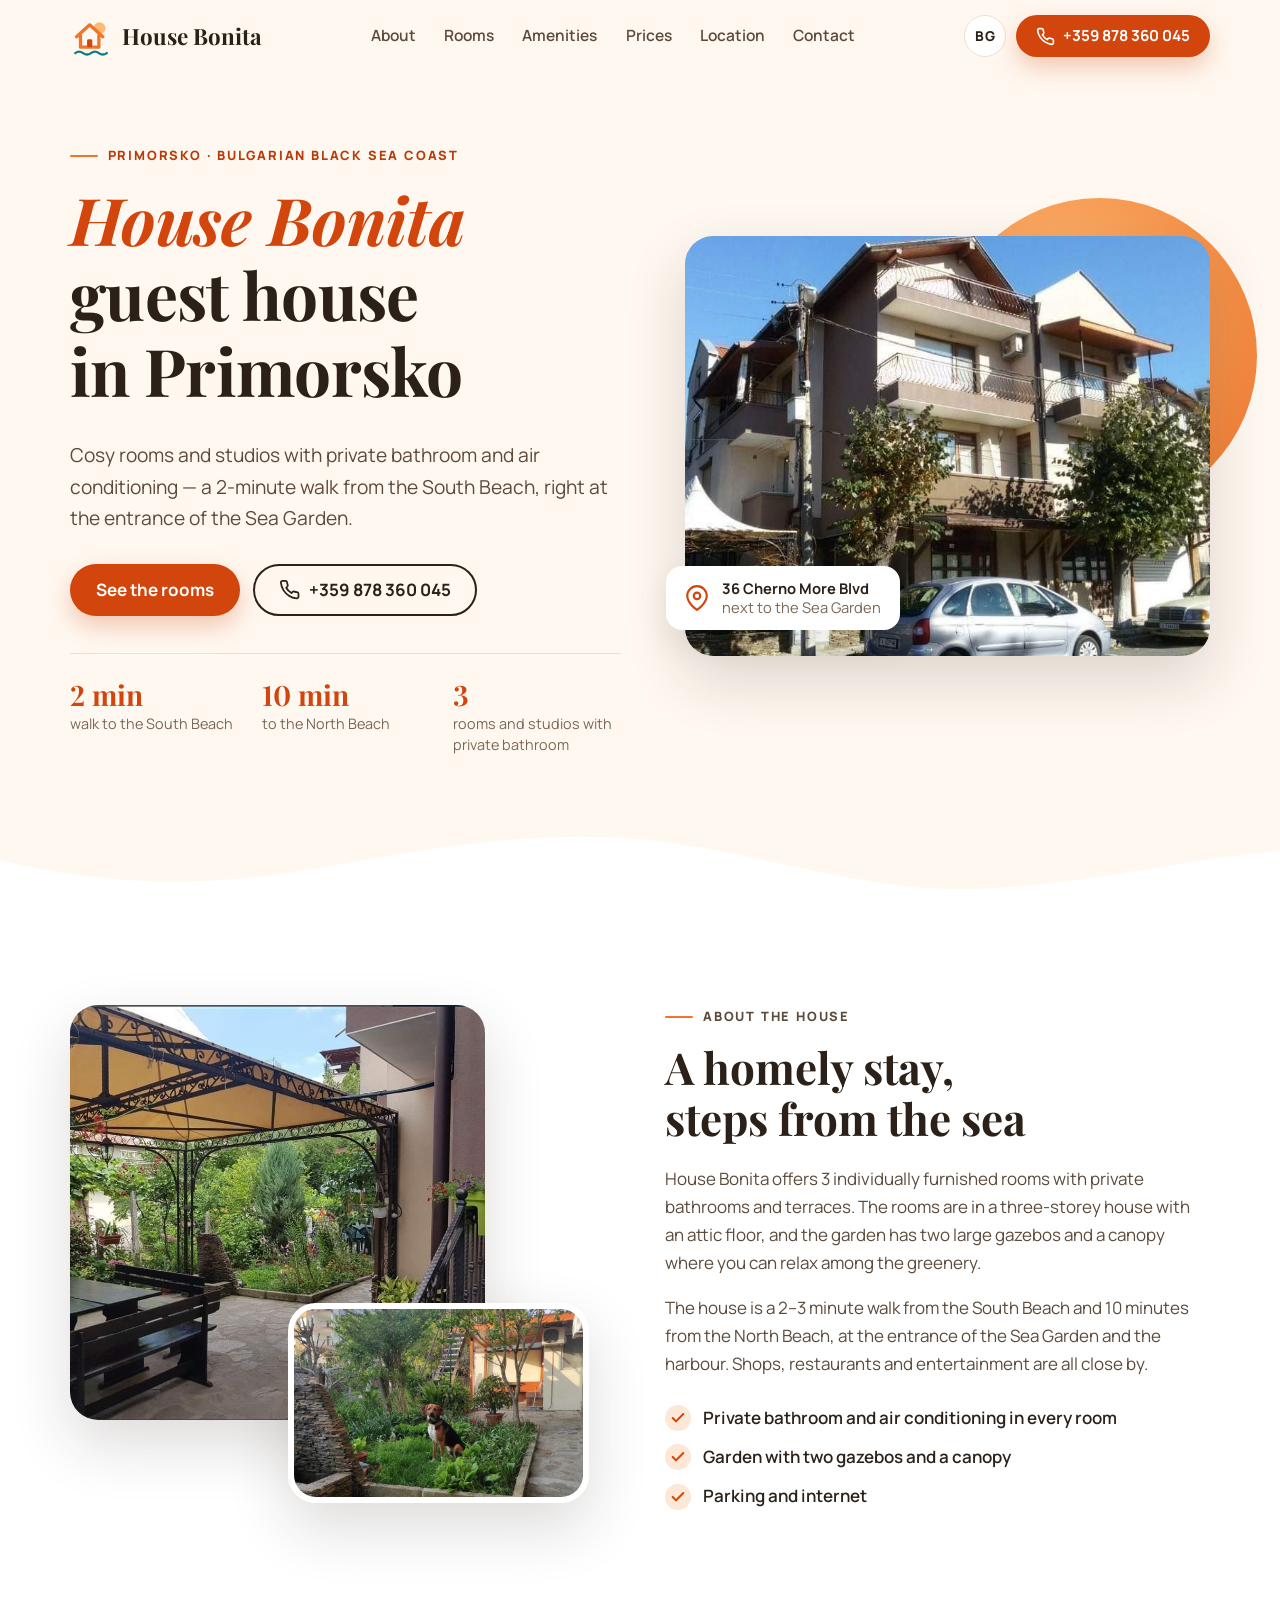
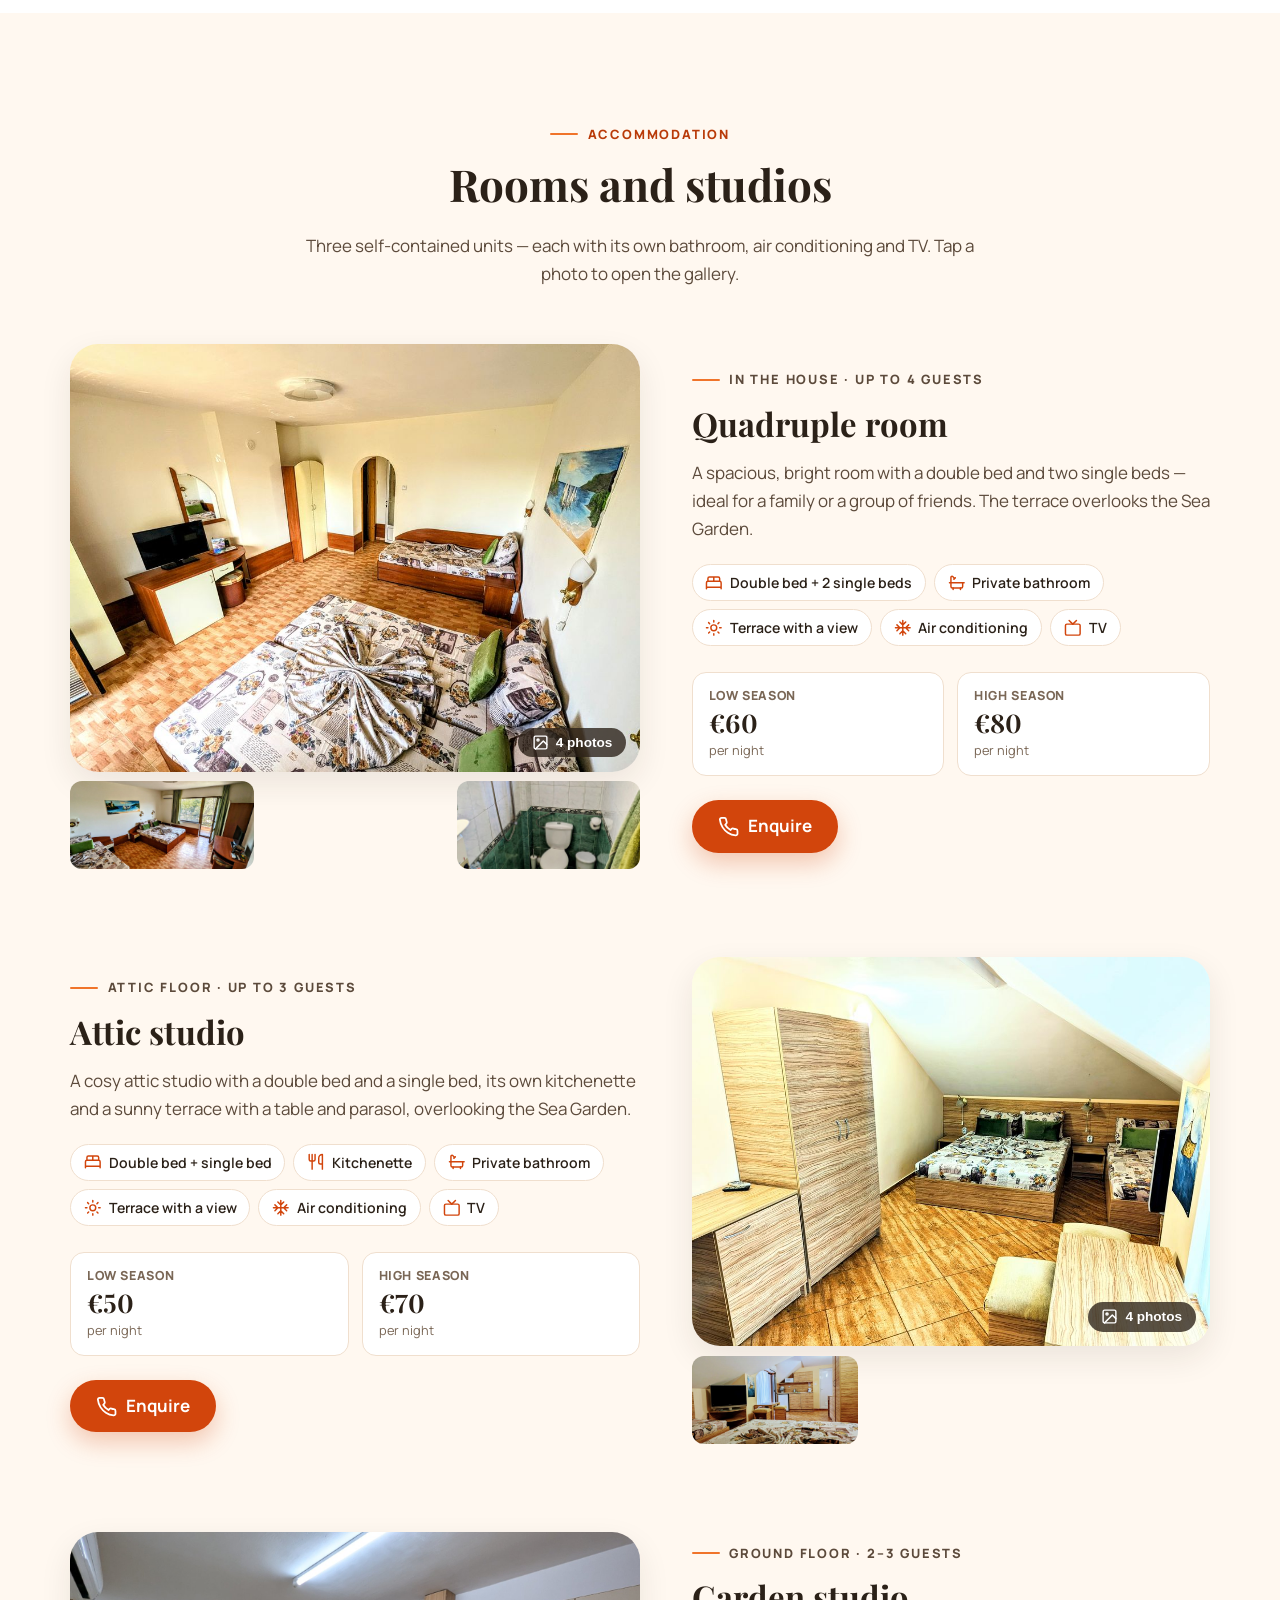
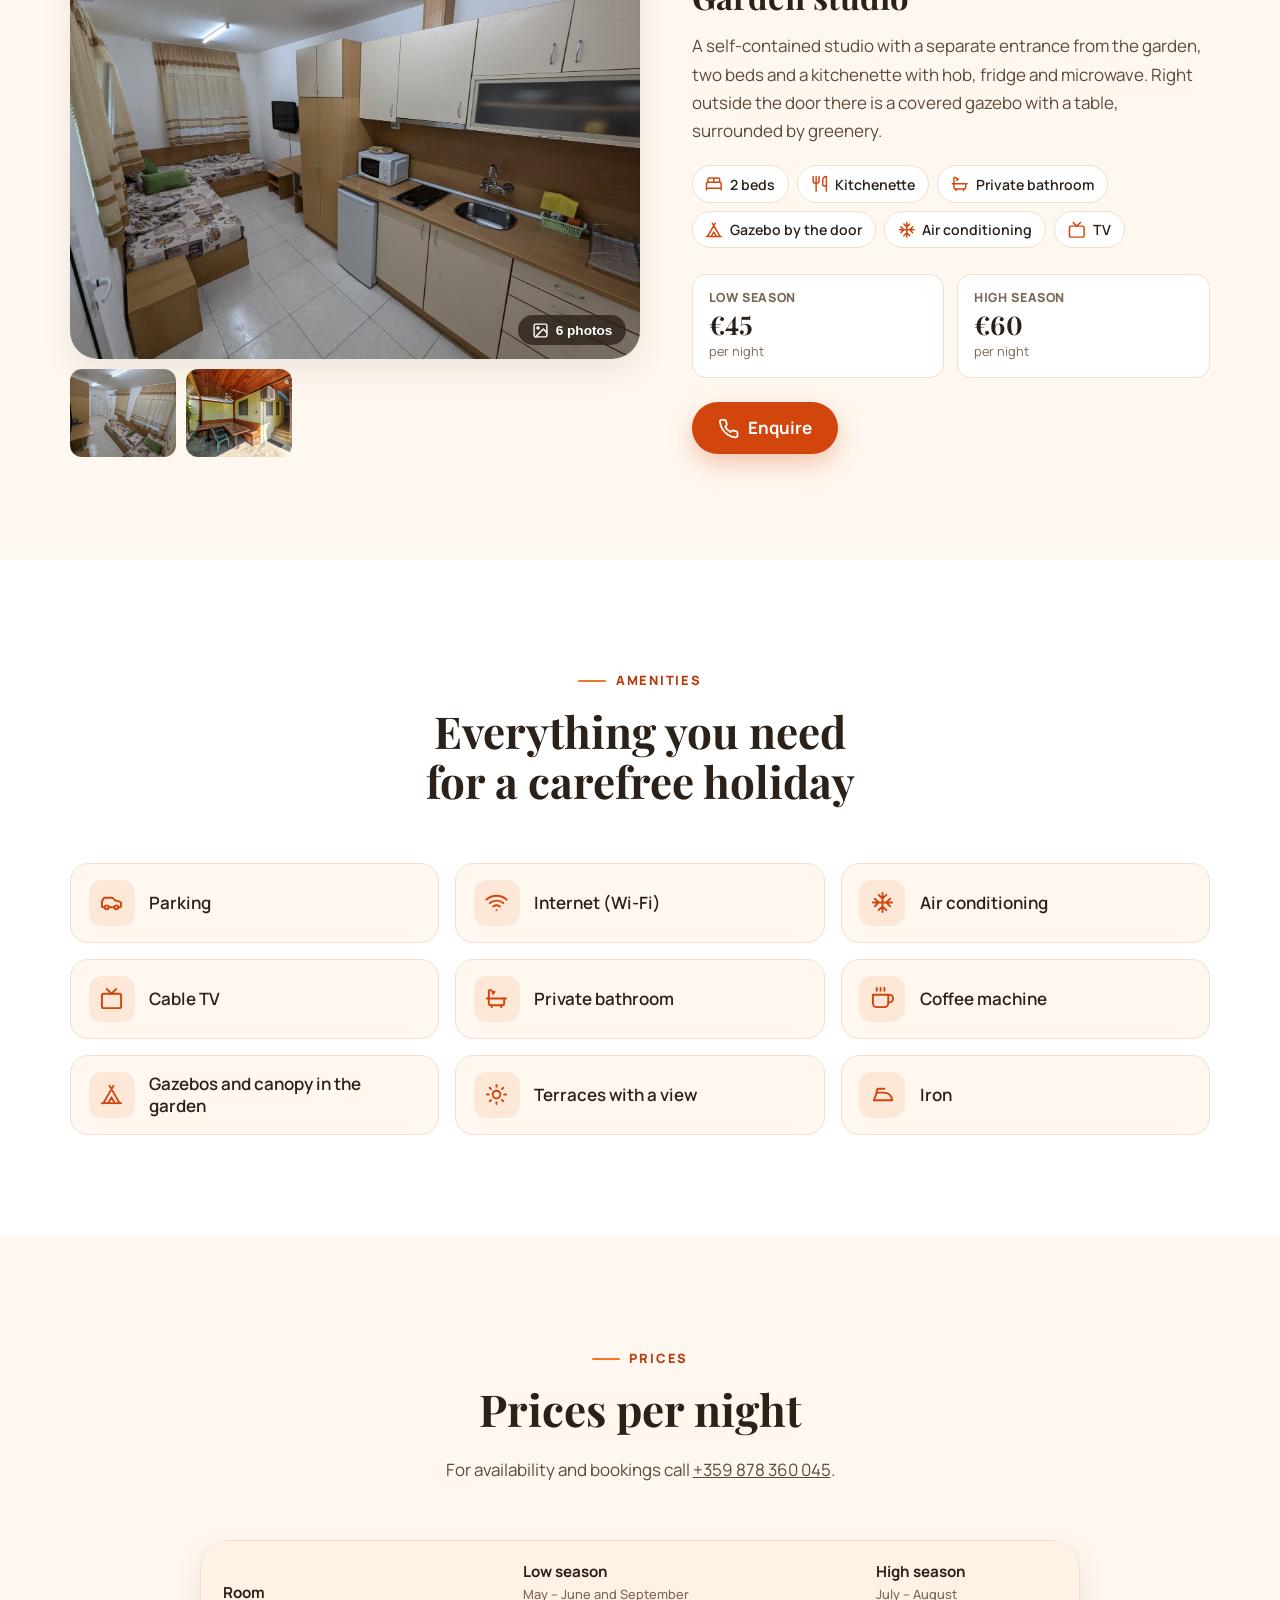
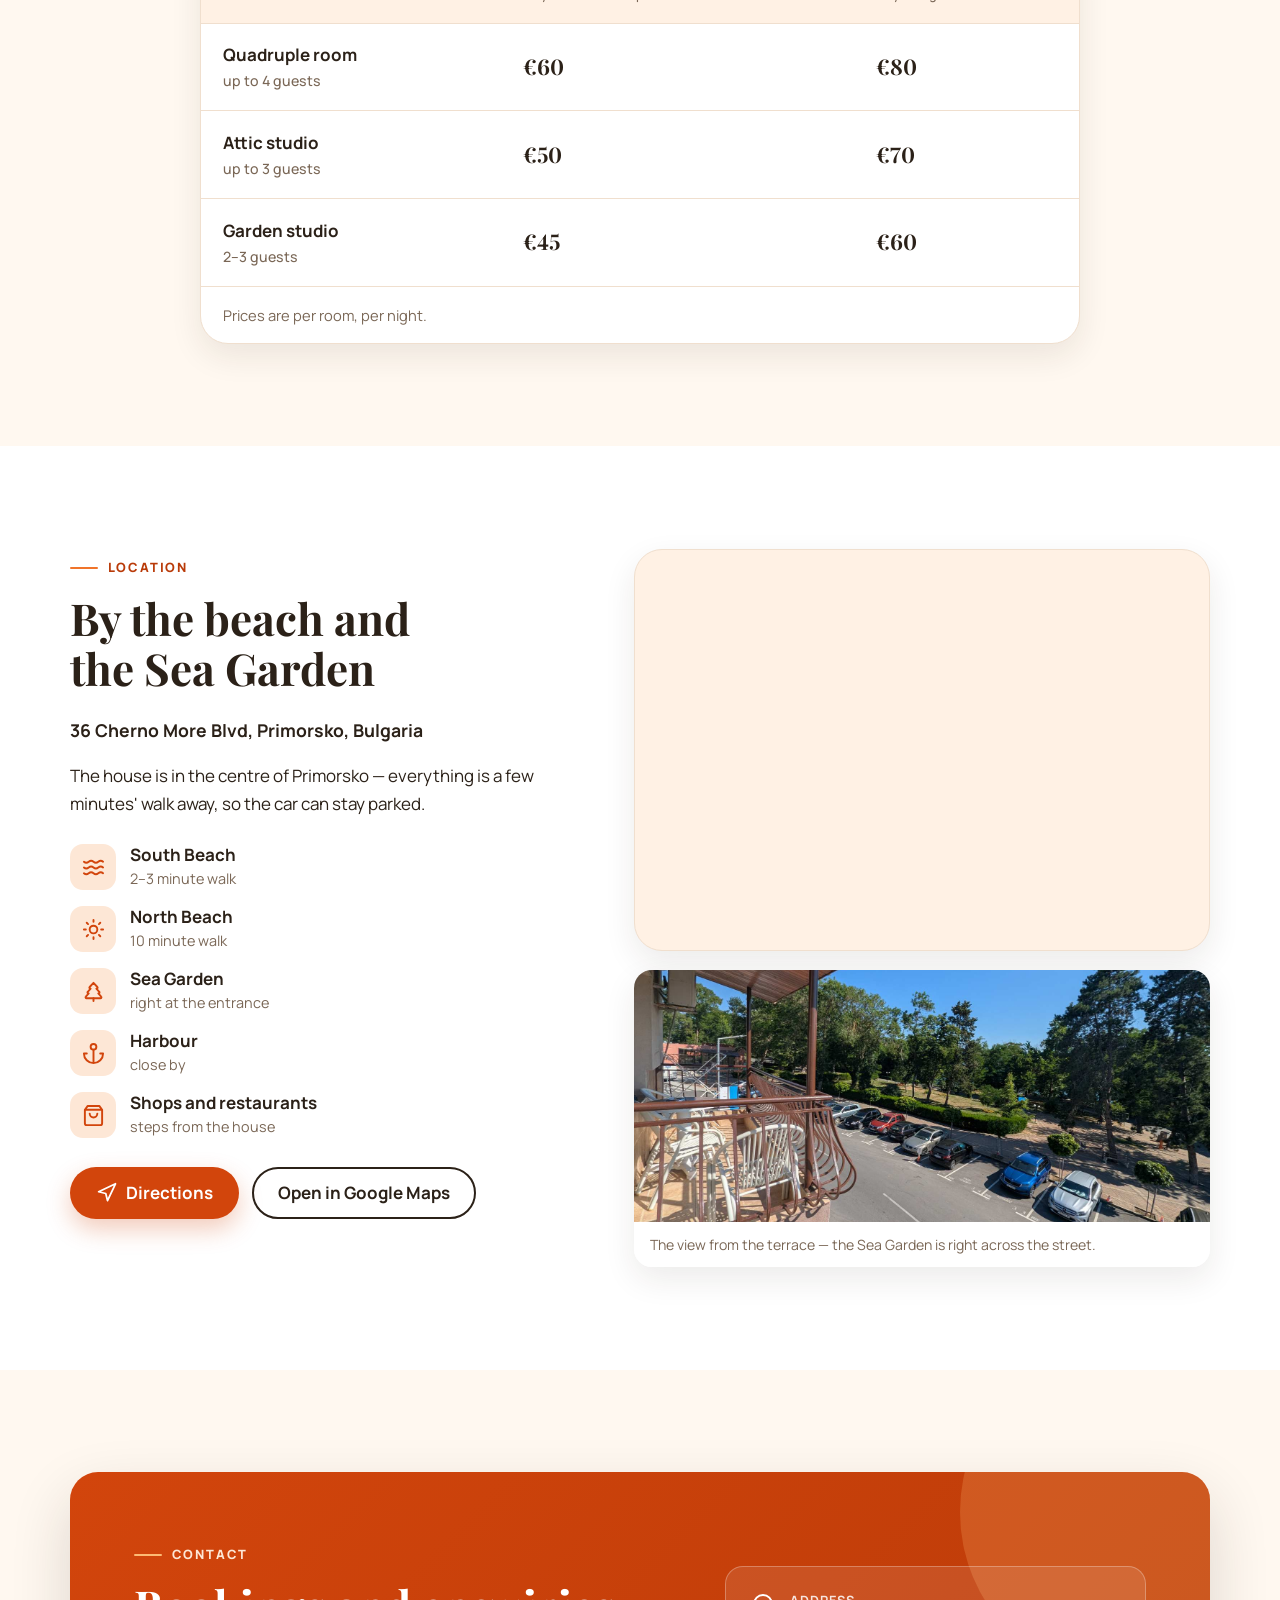
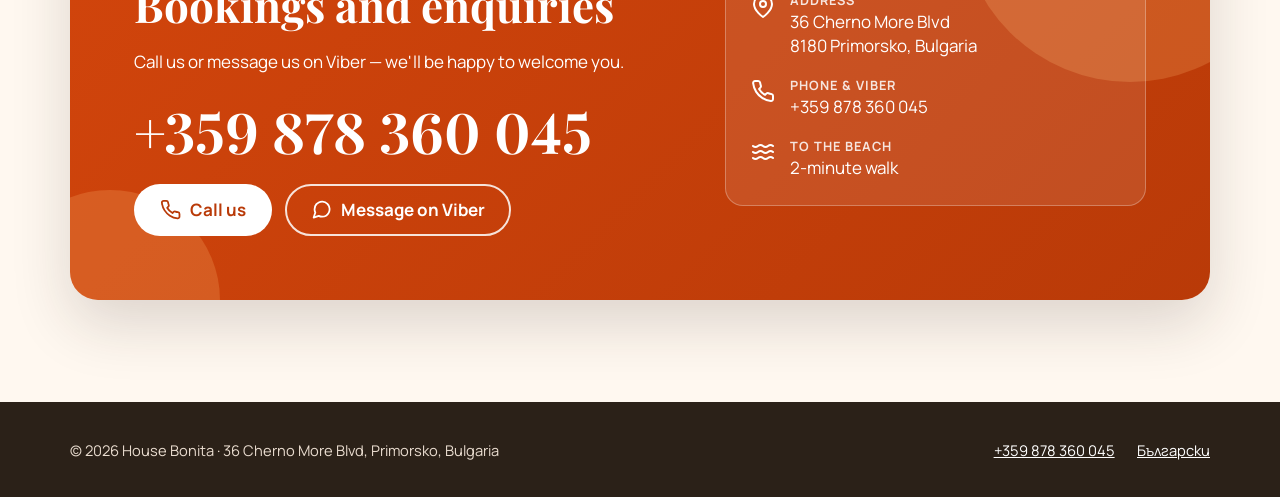
==== en/index.html @ 359b6e97 "Add landing page for house-bonita.com Static Bulgarian and English pages with shared CSS/JS, a price" ====
<!doctype html>
<html lang="en">
<head>
  <meta charset="utf-8">
  <meta name="viewport" content="width=device-width, initial-scale=1">

  <title>House Bonita – Guest House in Primorsko, 2 min from the Beach</title>
  <meta name="description" content="House Bonita guest house in Primorsko, Bulgaria – rooms and studios with private bathroom, air conditioning and terrace, 2 minutes from the beach. Parking, Wi-Fi.">
  <meta name="robots" content="index, follow, max-image-preview:large">
  <meta name="theme-color" content="#f0742a">

  <link rel="canonical" href="https://house-bonita.com/en/">
  <link rel="alternate" hreflang="bg" href="https://house-bonita.com/">
  <link rel="alternate" hreflang="en" href="https://house-bonita.com/en/">
  <link rel="alternate" hreflang="x-default" href="https://house-bonita.com/">

  <meta property="og:type" content="website">
  <meta property="og:site_name" content="House Bonita">
  <meta property="og:locale" content="en_US">
  <meta property="og:locale:alternate" content="bg_BG">
  <meta property="og:url" content="https://house-bonita.com/en/">
  <meta property="og:title" content="House Bonita – Guest House in Primorsko, Bulgaria">
  <meta property="og:description" content="Rooms and studios with private bathroom, air conditioning and terrace – 2 minutes from the South Beach, next to the Sea Garden in Primorsko.">
  <meta property="og:image" content="https://house-bonita.com/images/outside1.jpg">
  <meta property="og:image:width" content="1080">
  <meta property="og:image:height" content="616">
  <meta property="og:image:alt" content="House Bonita guest house in Primorsko">
  <meta name="twitter:card" content="summary_large_image">

  <meta name="geo.region" content="BG-02">
  <meta name="geo.placename" content="Primorsko">
  <meta name="geo.position" content="42.26552;27.75776">

  <link rel="icon" href="../images/favicon.svg" type="image/svg+xml">
  <link rel="preconnect" href="https://fonts.googleapis.com">
  <link rel="preconnect" href="https://fonts.gstatic.com" crossorigin>
  <link rel="stylesheet" href="https://fonts.googleapis.com/css2?family=Manrope:wght@400;500;600;700;800&amp;family=Playfair+Display:ital,wght@0,700;1,700&amp;display=swap">
  <link rel="preload" as="image" href="../images/outside1.jpg" fetchpriority="high">
  <link rel="stylesheet" href="../css/style.css">

  <script type="application/ld+json">
  {
    "@context": "https://schema.org",
    "@type": "LodgingBusiness",
    "@id": "https://house-bonita.com/#lodging",
    "name": "House Bonita",
    "alternateName": ["Дом Бонита", "Guest House Bonita"],
    "description": "Guest house in Primorsko, Bulgaria with 3 self-contained rooms and studios with private bathrooms, 2 minutes from the South Beach and at the entrance of the Sea Garden.",
    "url": "https://house-bonita.com/en/",
    "telephone": "+359878360045",
    "priceRange": "€€",
    "numberOfRooms": 3,
    "image": [
      "https://house-bonita.com/images/outside1.jpg",
      "https://house-bonita.com/images/rooms/room-4-bed/roombig-main.jpg",
      "https://house-bonita.com/images/rooms/studio-inhouse/studio-1.jpg",
      "https://house-bonita.com/images/rooms/studio-ground/studiodvor-main.jpg"
    ],
    "logo": "https://house-bonita.com/images/logo.svg",
    "address": {
      "@type": "PostalAddress",
      "streetAddress": "36 Cherno More Blvd",
      "addressLocality": "Primorsko",
      "addressRegion": "Burgas",
      "postalCode": "8180",
      "addressCountry": "BG"
    },
    "geo": {
      "@type": "GeoCoordinates",
      "latitude": 42.26552,
      "longitude": 27.75776
    },
    "hasMap": "https://www.google.com/maps/search/?api=1&query=bul.+Cherno+More+36%2C+8180+Primorsko%2C+Bulgaria",
    "availableLanguage": ["bg", "en"],
    "amenityFeature": [
      { "@type": "LocationFeatureSpecification", "name": "Parking", "value": true },
      { "@type": "LocationFeatureSpecification", "name": "Wi-Fi", "value": true },
      { "@type": "LocationFeatureSpecification", "name": "Air conditioning", "value": true },
      { "@type": "LocationFeatureSpecification", "name": "Cable TV", "value": true },
      { "@type": "LocationFeatureSpecification", "name": "Private bathroom", "value": true },
      { "@type": "LocationFeatureSpecification", "name": "Terrace", "value": true },
      { "@type": "LocationFeatureSpecification", "name": "Coffee machine", "value": true },
      { "@type": "LocationFeatureSpecification", "name": "Garden with gazebos", "value": true }
    ]
  }
  </script>
</head>
<body>
  <a class="skip-link" href="#main">Skip to content</a>

  <!-- Icon sprite -->
  <svg xmlns="http://www.w3.org/2000/svg" style="display:none" aria-hidden="true">
    <symbol id="i-phone" viewBox="0 0 24 24"><path d="M22 16.92v3a2 2 0 0 1-2.18 2 19.79 19.79 0 0 1-8.63-3.07 19.5 19.5 0 0 1-6-6 19.79 19.79 0 0 1-3.07-8.67A2 2 0 0 1 4.11 2h3a2 2 0 0 1 2 1.72c.127.96.361 1.903.7 2.81a2 2 0 0 1-.45 2.11L8.09 9.91a16 16 0 0 0 6 6l1.27-1.27a2 2 0 0 1 2.11-.45c.907.339 1.85.573 2.81.7A2 2 0 0 1 22 16.92z"/></symbol>
    <symbol id="i-pin" viewBox="0 0 24 24"><path d="M21 10c0 7-9 13-9 13s-9-6-9-13a9 9 0 0 1 18 0z"/><circle cx="12" cy="10" r="3"/></symbol>
    <symbol id="i-wifi" viewBox="0 0 24 24"><path d="M5 12.55a11 11 0 0 1 14.08 0"/><path d="M1.42 9a16 16 0 0 1 21.16 0"/><path d="M8.53 16.11a6 6 0 0 1 6.95 0"/><path d="M12 20h.01"/></symbol>
    <symbol id="i-tv" viewBox="0 0 24 24"><rect x="2" y="7" width="20" height="15" rx="2"/><path d="m17 2-5 5-5-5"/></symbol>
    <symbol id="i-coffee" viewBox="0 0 24 24"><path d="M18 8h1a4 4 0 0 1 0 8h-1"/><path d="M2 8h16v9a4 4 0 0 1-4 4H6a4 4 0 0 1-4-4V8z"/><path d="M6 1v3M10 1v3M14 1v3"/></symbol>
    <symbol id="i-car" viewBox="0 0 24 24"><path d="M19 17h2c.6 0 1-.4 1-1v-3c0-.9-.7-1.7-1.5-1.9C18.7 10.6 16 10 16 10s-1.3-1.4-2.2-2.3c-.5-.4-1.1-.7-1.8-.7H5c-.6 0-1.1.4-1.4.9l-1.4 2.9A3.7 3.7 0 0 0 2 12v4c0 .6.4 1 1 1h2"/><circle cx="7" cy="17" r="2"/><path d="M9 17h6"/><circle cx="17" cy="17" r="2"/></symbol>
    <symbol id="i-snow" viewBox="0 0 24 24"><path d="M2 12h20M12 2v20M20 16l-4-4 4-4M4 8l4 4-4 4M16 4l-4 4-4-4M8 20l4-4 4 4"/></symbol>
    <symbol id="i-sun" viewBox="0 0 24 24"><circle cx="12" cy="12" r="4"/><path d="M12 2v2M12 20v2M4.93 4.93l1.41 1.41M17.66 17.66l1.41 1.41M2 12h2M20 12h2M6.34 17.66l-1.41 1.41M19.07 4.93l-1.41 1.41"/></symbol>
    <symbol id="i-bath" viewBox="0 0 24 24"><path d="M9 6 6.5 3.5a1.5 1.5 0 0 0-1-.5C4.68 3 4 3.68 4 4.5V17a2 2 0 0 0 2 2h12a2 2 0 0 0 2-2v-5"/><path d="M2 12h20M7 19v2M17 19v2M10 5 8 7"/></symbol>
    <symbol id="i-users" viewBox="0 0 24 24"><path d="M17 21v-2a4 4 0 0 0-4-4H5a4 4 0 0 0-4 4v2"/><circle cx="9" cy="7" r="4"/><path d="M23 21v-2a4 4 0 0 0-3-3.87M16 3.13a4 4 0 0 1 0 7.75"/></symbol>
    <symbol id="i-tent" viewBox="0 0 24 24"><path d="M3.5 21 14 3M20.5 21 10 3M15.5 21 12 15l-3.5 6M2 21h20"/></symbol>
    <symbol id="i-iron" viewBox="0 0 24 24"><path d="M3 18h19c0-5-4-8-9-8H6l-3 8z"/><path d="M6 10V8a2 2 0 0 1 2-2h6"/></symbol>
    <symbol id="i-utensils" viewBox="0 0 24 24"><path d="M3 2v7c0 1.1.9 2 2 2h4a2 2 0 0 0 2-2V2M7 2v20M21 15V2a5 5 0 0 0-5 5v6c0 1.1.9 2 2 2h3zm0 0v7"/></symbol>
    <symbol id="i-bed" viewBox="0 0 24 24"><path d="M2 20v-8a2 2 0 0 1 2-2h16a2 2 0 0 1 2 2v8M4 10V6a2 2 0 0 1 2-2h12a2 2 0 0 1 2 2v4M12 4v6M2 18h20"/></symbol>
    <symbol id="i-image" viewBox="0 0 24 24"><rect x="3" y="3" width="18" height="18" rx="2"/><circle cx="8.5" cy="8.5" r="1.5"/><path d="m21 15-5-5L5 21"/></symbol>
    <symbol id="i-left" viewBox="0 0 24 24"><path d="m15 18-6-6 6-6"/></symbol>
    <symbol id="i-right" viewBox="0 0 24 24"><path d="m9 18 6-6-6-6"/></symbol>
    <symbol id="i-close" viewBox="0 0 24 24"><path d="M18 6 6 18M6 6l12 12"/></symbol>
    <symbol id="i-menu" viewBox="0 0 24 24"><path d="M3 12h18M3 6h18M3 18h18"/></symbol>
    <symbol id="i-waves" viewBox="0 0 24 24"><path d="M2 6c.6.5 1.2 1 2.5 1C7 7 7 5 9.5 5c2.6 0 2.4 2 5 2 2.5 0 2.5-2 5-2 1.3 0 1.9.5 2.5 1M2 12c.6.5 1.2 1 2.5 1 2.5 0 2.5-2 5-2 2.6 0 2.4 2 5 2 2.5 0 2.5-2 5-2 1.3 0 1.9.5 2.5 1M2 18c.6.5 1.2 1 2.5 1 2.5 0 2.5-2 5-2 2.6 0 2.4 2 5 2 2.5 0 2.5-2 5-2 1.3 0 1.9.5 2.5 1"/></symbol>
    <symbol id="i-tree" viewBox="0 0 24 24"><path d="m17 14 3 3.3a1 1 0 0 1-.7 1.7H4.7a1 1 0 0 1-.7-1.7L7 14h-.3a1 1 0 0 1-.7-1.7L9 9h-.2A1 1 0 0 1 8 7.3L12 3l4 4.3a1 1 0 0 1-.8 1.7H15l3 3.3a1 1 0 0 1-.7 1.7H17z"/><path d="M12 22v-3"/></symbol>
    <symbol id="i-anchor" viewBox="0 0 24 24"><circle cx="12" cy="5" r="3"/><path d="M12 22V8M5 12H2a10 10 0 0 0 20 0h-3"/></symbol>
    <symbol id="i-bag" viewBox="0 0 24 24"><path d="M6 2 3 6v14a2 2 0 0 0 2 2h14a2 2 0 0 0 2-2V6l-3-4zM3 6h18M16 10a4 4 0 0 1-8 0"/></symbol>
    <symbol id="i-chat" viewBox="0 0 24 24"><path d="M21 11.5a8.38 8.38 0 0 1-.9 3.8 8.5 8.5 0 0 1-7.6 4.7 8.38 8.38 0 0 1-3.8-.9L3 21l1.9-5.7a8.38 8.38 0 0 1-.9-3.8 8.5 8.5 0 0 1 4.7-7.6 8.38 8.38 0 0 1 3.8-.9h.5a8.48 8.48 0 0 1 8 8v.5z"/></symbol>
    <symbol id="i-nav" viewBox="0 0 24 24"><path d="m3 11 19-9-9 19-2-8-8-2z"/></symbol>
    <symbol id="i-check" viewBox="0 0 24 24"><path d="M20 6 9 17l-5-5"/></symbol>
  </svg>

  <header class="header" id="top">
    <div class="container header__inner">
      <a class="brand" href="#top">
        <img src="../images/logo.svg" width="42" height="42" alt="">
        <span>House Bonita</span>
      </a>

      <nav class="nav" id="nav" aria-label="Main navigation">
        <a href="#about">About</a>
        <a href="#rooms">Rooms</a>
        <a href="#amenities">Amenities</a>
        <a href="#prices">Prices</a>
        <a href="#location">Location</a>
        <a href="#contact">Contact</a>
      </nav>

      <div class="header__actions">
        <a class="lang" href="../" hreflang="bg" lang="bg" data-lang-link aria-label="Българска версия">BG</a>
        <a class="btn btn--primary btn--sm header__call" href="tel:+359878360045" aria-label="Call +359 878 360 045">
          <svg class="icon" aria-hidden="true"><use href="#i-phone"/></svg>
          <span>+359 878 360 045</span>
        </a>
        <button class="nav-toggle" type="button" aria-controls="nav" aria-expanded="false" aria-label="Menu">
          <svg class="icon" aria-hidden="true"><use href="#i-menu"/></svg>
        </button>
      </div>
    </div>
  </header>

  <main id="main">

    <!-- Hero -->
    <section class="hero">
      <div class="container hero__inner">
        <div class="hero__text">
          <p class="eyebrow">Primorsko · Bulgarian Black Sea coast</p>
          <h1><em>House Bonita</em> guest house in Primorsko</h1>
          <p class="hero__lead">Cosy rooms and studios with private bathroom and air conditioning — a 2-minute walk from the South Beach, right at the entrance of the Sea Garden.</p>

          <div class="hero__actions">
            <a class="btn btn--primary" href="#rooms">See the rooms</a>
            <a class="btn btn--ghost" href="tel:+359878360045">
              <svg class="icon" aria-hidden="true"><use href="#i-phone"/></svg>
              +359 878 360 045
            </a>
          </div>

          <ul class="hero__facts">
            <li><strong>2 min</strong><span>walk to the South Beach</span></li>
            <li><strong>10 min</strong><span>to the North Beach</span></li>
            <li><strong>3</strong><span>rooms and studios with private bathroom</span></li>
          </ul>
        </div>

        <div class="hero__media">
          <div class="hero__frame">
            <img src="../images/outside1.jpg" width="1080" height="616" alt="House Bonita guest house in Primorsko – view from the street" fetchpriority="high">
          </div>
          <div class="hero__badge">
            <svg class="icon" aria-hidden="true"><use href="#i-pin"/></svg>
            <div><strong>36 Cherno More Blvd</strong><span>next to the Sea Garden</span></div>
          </div>
        </div>
      </div>

      <svg class="hero__wave" viewBox="0 0 1440 80" preserveAspectRatio="none" aria-hidden="true">
        <path fill="#fff" d="M0 42c120 28 240 28 360 8s240-40 360-30 240 52 360 52 240-30 360-40v48H0z"/>
      </svg>
    </section>

    <!-- About -->
    <section class="section section--white" id="about">
      <div class="container about">
        <div class="about__media">
          <figure class="about__photo about__photo--main">
            <img src="../images/outside3.jpg" width="1043" height="784" alt="Gazebo with a canopy in the garden of House Bonita" loading="lazy" decoding="async">
          </figure>
          <figure class="about__photo about__photo--small">
            <img src="../images/outside2.jpg" width="1080" height="620" alt="The garden of House Bonita" loading="lazy" decoding="async">
          </figure>
        </div>

        <div class="about__text">
          <p class="eyebrow">About the house</p>
          <h2>A homely stay, steps from the sea</h2>
          <p>House Bonita offers 3 individually furnished rooms with private bathrooms and terraces. The rooms are in a three-storey house with an attic floor, and the garden has two large gazebos and a canopy where you can relax among the greenery.</p>
          <p>The house is a 2–3 minute walk from the South Beach and 10 minutes from the North Beach, at the entrance of the Sea Garden and the harbour. Shops, restaurants and entertainment are all close by.</p>
          <ul class="checks">
            <li><svg class="icon" aria-hidden="true"><use href="#i-check"/></svg>Private bathroom and air conditioning in every room</li>
            <li><svg class="icon" aria-hidden="true"><use href="#i-check"/></svg>Garden with two gazebos and a canopy</li>
            <li><svg class="icon" aria-hidden="true"><use href="#i-check"/></svg>Parking and internet</li>
          </ul>
        </div>
      </div>
    </section>

    <!-- Rooms -->
    <section class="section" id="rooms">
      <div class="container">
        <header class="section__head">
          <p class="eyebrow">Accommodation</p>
          <h2>Rooms and studios</h2>
          <p class="section__lead">Three self-contained units — each with its own bathroom, air conditioning and TV. Tap a photo to open the gallery.</p>
        </header>

        <div class="rooms">

          <article class="room" id="room-4-bed">
            <div class="room__media">
              <button class="room__photo" type="button" data-gallery="room-4-bed" aria-label="Open the Quadruple room gallery">
                <img src="../images/rooms/room-4-bed/roombig-main.jpg" width="1000" height="753" alt="Quadruple room at House Bonita – double bed and single bed" loading="lazy" decoding="async">
                <span class="room__count"><svg class="icon" aria-hidden="true"><use href="#i-image"/></svg>4 photos</span>
              </button>
              <div class="room__thumbs">
                <button type="button" data-gallery="room-4-bed"><img src="../images/rooms/room-4-bed/roombig-2.jpg" width="1000" height="753" alt="Quadruple room – beds and door to the terrace" loading="lazy" decoding="async"></button>
                <button type="button" data-gallery="room-4-bed"><img src="../images/rooms/room-4-bed/roombig.jpg" width="1000" height="753" alt="View from the quadruple room terrace over the Sea Garden" loading="lazy" decoding="async"></button>
                <button type="button" data-gallery="room-4-bed"><img src="../images/rooms/room-4-bed/roombig-bath.jpg" width="752" height="999" alt="Bathroom of the quadruple room" loading="lazy" decoding="async"></button>
              </div>
            </div>
            <div class="room__body">
              <p class="eyebrow">In the house · up to 4 guests</p>
              <h3>Quadruple room</h3>
              <p>A spacious, bright room with a double bed and two single beds — ideal for a family or a group of friends. The terrace overlooks the Sea Garden.</p>
              <ul class="chips">
                <li><svg class="icon" aria-hidden="true"><use href="#i-bed"/></svg>Double bed + 2 single beds</li>
                <li><svg class="icon" aria-hidden="true"><use href="#i-bath"/></svg>Private bathroom</li>
                <li><svg class="icon" aria-hidden="true"><use href="#i-sun"/></svg>Terrace with a view</li>
                <li><svg class="icon" aria-hidden="true"><use href="#i-snow"/></svg>Air conditioning</li>
                <li><svg class="icon" aria-hidden="true"><use href="#i-tv"/></svg>TV</li>
              </ul>
              <div class="room__prices" data-room-prices="room-4-bed"></div>
              <a class="btn btn--primary" href="tel:+359878360045">
                <svg class="icon" aria-hidden="true"><use href="#i-phone"/></svg>
                Enquire
              </a>
            </div>
          </article>

          <article class="room" id="studio-inhouse">
            <div class="room__media">
              <button class="room__photo" type="button" data-gallery="studio-inhouse" aria-label="Open the Attic studio gallery">
                <img src="../images/rooms/studio-inhouse/studio-1.jpg" width="1000" height="753" alt="Attic studio at House Bonita – double bed and single bed" loading="lazy" decoding="async">
                <span class="room__count"><svg class="icon" aria-hidden="true"><use href="#i-image"/></svg>4 photos</span>
              </button>
              <div class="room__thumbs">
                <button type="button" data-gallery="studio-inhouse"><img src="../images/rooms/studio-inhouse/studio-3.jpg" width="1000" height="753" alt="Attic studio – kitchenette and TV" loading="lazy" decoding="async"></button>
                <button type="button" data-gallery="studio-inhouse"><img src="../images/rooms/studio-inhouse/studio-4.jpg" width="1000" height="753" alt="Attic studio terrace with a table and parasol" loading="lazy" decoding="async"></button>
                <button type="button" data-gallery="studio-inhouse"><img src="../images/rooms/studio-inhouse/studio-2.jpg" width="752" height="999" alt="Bathroom of the attic studio" loading="lazy" decoding="async"></button>
              </div>
            </div>
            <div class="room__body">
              <p class="eyebrow">Attic floor · up to 3 guests</p>
              <h3>Attic studio</h3>
              <p>A cosy attic studio with a double bed and a single bed, its own kitchenette and a sunny terrace with a table and parasol, overlooking the Sea Garden.</p>
              <ul class="chips">
                <li><svg class="icon" aria-hidden="true"><use href="#i-bed"/></svg>Double bed + single bed</li>
                <li><svg class="icon" aria-hidden="true"><use href="#i-utensils"/></svg>Kitchenette</li>
                <li><svg class="icon" aria-hidden="true"><use href="#i-bath"/></svg>Private bathroom</li>
                <li><svg class="icon" aria-hidden="true"><use href="#i-sun"/></svg>Terrace with a view</li>
                <li><svg class="icon" aria-hidden="true"><use href="#i-snow"/></svg>Air conditioning</li>
                <li><svg class="icon" aria-hidden="true"><use href="#i-tv"/></svg>TV</li>
              </ul>
              <div class="room__prices" data-room-prices="studio-inhouse"></div>
              <a class="btn btn--primary" href="tel:+359878360045">
                <svg class="icon" aria-hidden="true"><use href="#i-phone"/></svg>
                Enquire
              </a>
            </div>
          </article>

          <article class="room" id="studio-ground">
            <div class="room__media">
              <button class="room__photo" type="button" data-gallery="studio-ground" aria-label="Open the Garden studio gallery">
                <img src="../images/rooms/studio-ground/studiodvor-main.jpg" width="1600" height="1205" alt="Garden studio at House Bonita – kitchenette and beds" loading="lazy" decoding="async">
                <span class="room__count"><svg class="icon" aria-hidden="true"><use href="#i-image"/></svg>6 photos</span>
              </button>
              <div class="room__thumbs">
                <button type="button" data-gallery="studio-ground"><img src="../images/rooms/studio-ground/studiodvor-4.jpg" width="1600" height="1205" alt="Garden studio – two beds, TV and air conditioning" loading="lazy" decoding="async"></button>
                <button type="button" data-gallery="studio-ground"><img src="../images/rooms/studio-ground/studiodvor-3.jpg" width="1600" height="1200" alt="Entrance of the garden studio with a covered gazebo" loading="lazy" decoding="async"></button>
                <button type="button" data-gallery="studio-ground"><img src="../images/rooms/studio-ground/studiodvor-2.jpg" width="1600" height="1200" alt="Gazebo with a table in front of the garden studio" loading="lazy" decoding="async"></button>
                <button type="button" data-gallery="studio-ground"><img src="../images/rooms/studio-ground/studiodvor-bath.jpg" width="1600" height="1205" alt="Bathroom of the garden studio" loading="lazy" decoding="async"></button>
                <button type="button" data-gallery="studio-ground"><img src="../images/rooms/studio-ground/studiodvor-1.jpg" width="1600" height="1205" alt="Bathroom of the garden studio – shower and washbasin" loading="lazy" decoding="async"></button>
              </div>
            </div>
            <div class="room__body">
              <p class="eyebrow">Ground floor · 2–3 guests</p>
              <h3>Garden studio</h3>
              <p>A self-contained studio with a separate entrance from the garden, two beds and a kitchenette with hob, fridge and microwave. Right outside the door there is a covered gazebo with a table, surrounded by greenery.</p>
              <ul class="chips">
                <li><svg class="icon" aria-hidden="true"><use href="#i-bed"/></svg>2 beds</li>
                <li><svg class="icon" aria-hidden="true"><use href="#i-utensils"/></svg>Kitchenette</li>
                <li><svg class="icon" aria-hidden="true"><use href="#i-bath"/></svg>Private bathroom</li>
                <li><svg class="icon" aria-hidden="true"><use href="#i-tent"/></svg>Gazebo by the door</li>
                <li><svg class="icon" aria-hidden="true"><use href="#i-snow"/></svg>Air conditioning</li>
                <li><svg class="icon" aria-hidden="true"><use href="#i-tv"/></svg>TV</li>
              </ul>
              <div class="room__prices" data-room-prices="studio-ground"></div>
              <a class="btn btn--primary" href="tel:+359878360045">
                <svg class="icon" aria-hidden="true"><use href="#i-phone"/></svg>
                Enquire
              </a>
            </div>
          </article>

        </div>
      </div>
    </section>

    <!-- Amenities -->
    <section class="section section--white" id="amenities">
      <div class="container">
        <header class="section__head">
          <p class="eyebrow">Amenities</p>
          <h2>Everything you need for a carefree holiday</h2>
        </header>

        <ul class="amenities">
          <li><span class="amenities__icon"><svg class="icon" aria-hidden="true"><use href="#i-car"/></svg></span>Parking</li>
          <li><span class="amenities__icon"><svg class="icon" aria-hidden="true"><use href="#i-wifi"/></svg></span>Internet (Wi-Fi)</li>
          <li><span class="amenities__icon"><svg class="icon" aria-hidden="true"><use href="#i-snow"/></svg></span>Air conditioning</li>
          <li><span class="amenities__icon"><svg class="icon" aria-hidden="true"><use href="#i-tv"/></svg></span>Cable TV</li>
          <li><span class="amenities__icon"><svg class="icon" aria-hidden="true"><use href="#i-bath"/></svg></span>Private bathroom</li>
          <li><span class="amenities__icon"><svg class="icon" aria-hidden="true"><use href="#i-coffee"/></svg></span>Coffee machine</li>
          <li><span class="amenities__icon"><svg class="icon" aria-hidden="true"><use href="#i-tent"/></svg></span>Gazebos and canopy in the garden</li>
          <li><span class="amenities__icon"><svg class="icon" aria-hidden="true"><use href="#i-sun"/></svg></span>Terraces with a view</li>
          <li><span class="amenities__icon"><svg class="icon" aria-hidden="true"><use href="#i-iron"/></svg></span>Iron</li>
        </ul>
      </div>
    </section>

    <!-- Prices: values come from js/prices.js -->
    <section class="section" id="prices">
      <div class="container">
        <header class="section__head">
          <p class="eyebrow">Prices</p>
          <h2>Prices per night</h2>
          <p class="section__lead">For availability and bookings call <a href="tel:+359878360045">+359 878 360 045</a>.</p>
        </header>

        <div class="prices-card">
          <div class="prices-scroll">
            <table class="prices-table" data-price-table>
              <thead>
                <tr>
                  <th scope="col">Room</th>
                </tr>
              </thead>
              <tbody>
                <tr data-room="room-4-bed">
                  <th scope="row"><a href="#room-4-bed">Quadruple room</a><small>up to 4 guests</small></th>
                </tr>
                <tr data-room="studio-inhouse">
                  <th scope="row"><a href="#studio-inhouse">Attic studio</a><small>up to 3 guests</small></th>
                </tr>
                <tr data-room="studio-ground">
                  <th scope="row"><a href="#studio-ground">Garden studio</a><small>2–3 guests</small></th>
                </tr>
              </tbody>
            </table>
          </div>
          <p class="prices-note" data-prices-note></p>
          <p class="prices-note" data-prices-fallback hidden>Prices on request — call +359 878 360 045.</p>
        </div>
      </div>
    </section>

    <!-- Location -->
    <section class="section section--white" id="location">
      <div class="container location">
        <div class="location__text">
          <p class="eyebrow">Location</p>
          <h2>By the beach and the Sea Garden</h2>
          <p class="location__address">36 Cherno More Blvd, Primorsko, Bulgaria</p>
          <p>The house is in the centre of Primorsko — everything is a few minutes' walk away, so the car can stay parked.</p>

          <ul class="distances">
            <li>
              <span class="amenities__icon"><svg class="icon" aria-hidden="true"><use href="#i-waves"/></svg></span>
              <div><strong>South Beach</strong><small>2–3 minute walk</small></div>
            </li>
            <li>
              <span class="amenities__icon"><svg class="icon" aria-hidden="true"><use href="#i-sun"/></svg></span>
              <div><strong>North Beach</strong><small>10 minute walk</small></div>
            </li>
            <li>
              <span class="amenities__icon"><svg class="icon" aria-hidden="true"><use href="#i-tree"/></svg></span>
              <div><strong>Sea Garden</strong><small>right at the entrance</small></div>
            </li>
            <li>
              <span class="amenities__icon"><svg class="icon" aria-hidden="true"><use href="#i-anchor"/></svg></span>
              <div><strong>Harbour</strong><small>close by</small></div>
            </li>
            <li>
              <span class="amenities__icon"><svg class="icon" aria-hidden="true"><use href="#i-bag"/></svg></span>
              <div><strong>Shops and restaurants</strong><small>steps from the house</small></div>
            </li>
          </ul>

          <div class="location__actions">
            <a class="btn btn--primary" href="https://www.google.com/maps/dir/?api=1&amp;destination=bul.+Cherno+More+36%2C+8180+Primorsko%2C+Bulgaria" target="_blank" rel="noopener">
              <svg class="icon" aria-hidden="true"><use href="#i-nav"/></svg>
              Directions
            </a>
            <a class="btn btn--ghost" href="https://www.google.com/maps/search/?api=1&amp;query=bul.+Cherno+More+36%2C+8180+Primorsko%2C+Bulgaria" target="_blank" rel="noopener">Open in Google Maps</a>
          </div>
        </div>

        <div class="location__media">
          <div class="map">
            <iframe src="https://www.google.com/maps?q=bul.+Cherno+More+36,+8180+Primorsko,+Bulgaria&amp;hl=en&amp;z=17&amp;output=embed" title="Map – House Bonita, 36 Cherno More Blvd, Primorsko" loading="lazy" referrerpolicy="no-referrer-when-downgrade" allowfullscreen></iframe>
          </div>
          <figure class="location__photo">
            <img src="../images/parking1.jpg" width="1600" height="1205" alt="View from the terrace of House Bonita over the Sea Garden and the parking" loading="lazy" decoding="async">
            <figcaption>The view from the terrace — the Sea Garden is right across the street.</figcaption>
          </figure>
        </div>
      </div>
    </section>

    <!-- Contact -->
    <section class="section" id="contact">
      <div class="container">
        <div class="contact-card">
          <div>
            <p class="eyebrow">Contact</p>
            <h2>Bookings and enquiries</h2>
            <p>Call us or message us on Viber — we'll be happy to welcome you.</p>
            <a class="contact__phone" href="tel:+359878360045">+359 878 360 045</a>
            <div class="contact__actions">
              <a class="btn btn--light" href="tel:+359878360045">
                <svg class="icon" aria-hidden="true"><use href="#i-phone"/></svg>
                Call us
              </a>
              <a class="btn btn--outline-light" href="viber://chat?number=%2B359878360045">
                <svg class="icon" aria-hidden="true"><use href="#i-chat"/></svg>
                Message on Viber
              </a>
            </div>
          </div>

          <ul class="contact__info">
            <li>
              <svg class="icon" aria-hidden="true"><use href="#i-pin"/></svg>
              <div><small>Address</small>36 Cherno More Blvd<br>8180 Primorsko, Bulgaria</div>
            </li>
            <li>
              <svg class="icon" aria-hidden="true"><use href="#i-phone"/></svg>
              <div><small>Phone &amp; Viber</small>+359 878 360 045</div>
            </li>
            <li>
              <svg class="icon" aria-hidden="true"><use href="#i-waves"/></svg>
              <div><small>To the beach</small>2-minute walk</div>
            </li>
          </ul>
        </div>
      </div>
    </section>

  </main>

  <footer class="footer">
    <div class="container footer__inner">
      <p>© <span data-year>2026</span> House Bonita · 36 Cherno More Blvd, Primorsko, Bulgaria</p>
      <div class="footer__links">
        <a href="tel:+359878360045">+359 878 360 045</a>
        <a href="../" hreflang="bg" lang="bg" data-lang-link>Български</a>
      </div>
    </div>
  </footer>

  <!-- Lightbox -->
  <div class="lightbox" id="lightbox" role="dialog" aria-modal="true" aria-label="Gallery" hidden>
    <button class="lightbox__btn lightbox__close" type="button" aria-label="Close">
      <svg class="icon" aria-hidden="true"><use href="#i-close"/></svg>
    </button>
    <button class="lightbox__btn lightbox__prev" type="button" aria-label="Previous photo">
      <svg class="icon" aria-hidden="true"><use href="#i-left"/></svg>
    </button>
    <figure class="lightbox__figure">
      <img class="lightbox__img" alt="">
      <figcaption class="lightbox__caption" aria-live="polite"></figcaption>
    </figure>
    <button class="lightbox__btn lightbox__next" type="button" aria-label="Next photo">
      <svg class="icon" aria-hidden="true"><use href="#i-right"/></svg>
    </button>
  </div>

  <script src="../js/prices.js"></script>
  <script src="../js/main.js"></script>
</body>
</html>
---- css/style.css ----
/* Дом Бонита — house-bonita.com */

:root {
  --orange: #f0742a;
  --orange-strong: #d2450c; /* buttons: white text passes AA on this */
  --orange-deep: #b93a08;
  --orange-soft: #fde7d6;
  --orange-tint: #fff1e4;
  --sun: #fdba74;
  --sand: #fff8f0;
  --white: #ffffff;
  --ink: #2b2118;
  --ink-soft: #5c4a3b;
  --muted: #7a6756;
  --teal: #0e7c86;
  --line: #f0dfce;

  --radius: 18px;
  --radius-lg: 28px;
  --shadow: 0 12px 32px rgba(43, 33, 24, 0.09);
  --shadow-lg: 0 24px 60px rgba(43, 33, 24, 0.16);

  --font-head: "Playfair Display", Georgia, "Times New Roman", serif;
  --font-body: "Manrope", system-ui, -apple-system, "Segoe UI", Roboto, sans-serif;

  --header-h: 72px;
}

/* ---------- Base ---------- */

*,
*::before,
*::after {
  box-sizing: border-box;
}

html {
  scroll-behavior: smooth;
  scroll-padding-top: calc(var(--header-h) + 12px);
  -webkit-text-size-adjust: 100%;
}

body {
  margin: 0;
  font-family: var(--font-body);
  font-size: 1.0625rem;
  line-height: 1.65;
  color: var(--ink);
  background: var(--sand);
  /* Playfair defaults to old-style digits, which make prices hard to read */
  font-variant-numeric: lining-nums;
  -webkit-font-smoothing: antialiased;
}

body.no-scroll {
  overflow: hidden;
}

[hidden] {
  display: none !important;
}

img {
  display: block;
  max-width: 100%;
  height: auto;
}

a {
  color: inherit;
}

h1,
h2,
h3 {
  margin: 0 0 0.5em;
  font-family: var(--font-head);
  font-weight: 700;
  line-height: 1.15;
  text-wrap: balance;
}

h2 {
  font-size: clamp(1.9rem, 4vw, 2.75rem);
}

h3 {
  font-size: clamp(1.55rem, 3vw, 2.05rem);
}

p {
  margin: 0 0 1em;
}

:focus-visible {
  outline: 3px solid var(--teal);
  outline-offset: 3px;
}

.container {
  width: min(100% - 2rem, 1140px);
  margin-inline: auto;
}

.icon {
  flex: none;
  width: 1.25em;
  height: 1.25em;
  fill: none;
  stroke: currentColor;
  stroke-width: 2;
  stroke-linecap: round;
  stroke-linejoin: round;
}

.skip-link {
  position: absolute;
  left: 1rem;
  top: -4rem;
  z-index: 200;
  padding: 0.6rem 1rem;
  border-radius: 10px;
  background: var(--ink);
  color: var(--white);
}

.skip-link:focus {
  top: 1rem;
}

/* ---------- Buttons ---------- */

.btn {
  display: inline-flex;
  align-items: center;
  justify-content: center;
  gap: 0.55rem;
  padding: 0.85rem 1.5rem;
  border: 2px solid transparent;
  border-radius: 999px;
  font: inherit;
  font-weight: 700;
  line-height: 1.2;
  text-decoration: none;
  cursor: pointer;
  transition: background-color 0.2s, color 0.2s, border-color 0.2s, transform 0.2s, box-shadow 0.2s;
}

.btn:hover {
  transform: translateY(-2px);
}

.btn--primary {
  background: var(--orange-strong);
  color: var(--white);
  box-shadow: 0 10px 24px rgba(210, 69, 12, 0.28);
}

.btn--primary:hover {
  background: var(--orange-deep);
}

.btn--ghost {
  border-color: var(--ink);
  color: var(--ink);
}

.btn--ghost:hover {
  background: var(--ink);
  color: var(--white);
}

.btn--light {
  background: var(--white);
  color: var(--orange-deep);
}

.btn--light:hover {
  background: var(--orange-tint);
}

.btn--outline-light {
  border-color: rgba(255, 255, 255, 0.85);
  color: var(--white);
}

.btn--outline-light:hover {
  background: var(--white);
  color: var(--orange-deep);
}

.btn--sm {
  padding: 0.6rem 1.1rem;
  font-size: 0.95rem;
}

/* ---------- Header ---------- */

.header {
  position: sticky;
  top: 0;
  z-index: 50;
  background: rgba(255, 248, 240, 0.92);
  backdrop-filter: blur(10px);
  border-bottom: 1px solid transparent;
  transition: border-color 0.2s, box-shadow 0.2s;
}

.header.is-scrolled {
  border-color: var(--line);
  box-shadow: 0 6px 24px rgba(43, 33, 24, 0.07);
}

.header__inner {
  display: flex;
  align-items: center;
  justify-content: space-between;
  gap: 1rem;
  height: var(--header-h);
}

.brand {
  display: inline-flex;
  align-items: center;
  gap: 0.6rem;
  font-family: var(--font-head);
  font-size: 1.4rem;
  font-weight: 700;
  text-decoration: none;
  white-space: nowrap;
}

.brand img {
  width: 42px;
  height: 42px;
}

.nav {
  display: flex;
  align-items: center;
  gap: clamp(1rem, 2.2vw, 1.9rem);
}

.nav a {
  font-size: 0.97rem;
  font-weight: 600;
  color: var(--ink-soft);
  text-decoration: none;
  transition: color 0.2s;
}

.nav a:hover {
  color: var(--orange-deep);
}

.header__actions {
  display: flex;
  align-items: center;
  gap: 0.6rem;
}

.lang {
  display: inline-grid;
  place-items: center;
  min-width: 42px;
  height: 42px;
  padding: 0 0.6rem;
  border: 1px solid var(--line);
  border-radius: 999px;
  background: var(--white);
  font-size: 0.85rem;
  font-weight: 800;
  letter-spacing: 0.04em;
  text-decoration: none;
  transition: border-color 0.2s, color 0.2s;
}

.lang:hover {
  border-color: var(--orange);
  color: var(--orange-deep);
}

.nav-toggle {
  display: none;
  place-items: center;
  width: 42px;
  height: 42px;
  padding: 0;
  border: 1px solid var(--line);
  border-radius: 50%;
  background: var(--white);
  color: var(--ink);
  cursor: pointer;
}

/* ---------- Sections ---------- */

.section {
  padding: clamp(3.5rem, 8vw, 6.5rem) 0;
}

.section--white {
  background: var(--white);
}

.section__head {
  max-width: 44rem;
  margin: 0 auto clamp(2rem, 5vw, 3.5rem);
  text-align: center;
}

.section__lead {
  margin: 0;
  color: var(--ink-soft);
}

.eyebrow {
  display: inline-flex;
  align-items: center;
  gap: 0.6rem;
  margin: 0 0 0.9rem;
  font-size: 0.8rem;
  font-weight: 800;
  letter-spacing: 0.14em;
  text-transform: uppercase;
  color: var(--orange-deep);
}

.eyebrow::before {
  content: "";
  width: 28px;
  height: 2px;
  border-radius: 2px;
  background: var(--orange);
}

/* ---------- Hero ---------- */

.hero {
  position: relative;
  overflow: hidden;
  padding: clamp(2rem, 5vw, 4.5rem) 0 clamp(5rem, 11vw, 9rem);
}

.hero__inner {
  display: grid;
  grid-template-columns: 1.05fr 1fr;
  gap: clamp(2rem, 5vw, 4.5rem);
  align-items: center;
}

.hero h1 {
  font-size: clamp(2.35rem, 5.4vw, 4.1rem);
  letter-spacing: -0.01em;
}

.hero h1 em {
  color: var(--orange-strong);
}

.hero__lead {
  max-width: 34rem;
  font-size: clamp(1.05rem, 1.6vw, 1.2rem);
  color: var(--ink-soft);
}

.hero__actions {
  display: flex;
  flex-wrap: wrap;
  gap: 0.8rem;
  margin: 1.8rem 0 2.3rem;
}

.hero__facts {
  display: grid;
  grid-template-columns: repeat(3, minmax(0, 1fr));
  gap: 1.5rem;
  margin: 0;
  padding: 1.6rem 0 0;
  border-top: 1px solid var(--line);
  list-style: none;
}

.hero__facts strong {
  display: block;
  font-family: var(--font-head);
  font-size: 1.75rem;
  line-height: 1.1;
  color: var(--orange-strong);
}

.hero__facts span {
  display: block;
  margin-top: 0.25rem;
  font-size: 0.9rem;
  line-height: 1.4;
  color: var(--muted);
}

.hero__media {
  position: relative;
}

/* the "sun" behind the photo */
.hero__media::before {
  content: "";
  position: absolute;
  top: -9%;
  right: -9%;
  width: 60%;
  aspect-ratio: 1;
  border-radius: 50%;
  background: radial-gradient(circle at 35% 35%, var(--sun), var(--orange));
}

.hero__frame {
  position: relative;
  overflow: hidden;
  aspect-ratio: 5 / 4;
  border-radius: var(--radius-lg);
  box-shadow: var(--shadow-lg);
}

.hero__frame img {
  width: 100%;
  height: 100%;
  object-fit: cover;
  /* slight zoom hides the thin screenshot border on the photo */
  transform: scale(1.04);
}

.hero__badge {
  position: absolute;
  left: -1.2rem;
  bottom: 1.6rem;
  display: flex;
  align-items: center;
  gap: 0.75rem;
  padding: 0.8rem 1.15rem;
  border-radius: 16px;
  background: var(--white);
  box-shadow: var(--shadow);
  font-size: 0.92rem;
  line-height: 1.3;
}

.hero__badge strong {
  display: block;
}

.hero__badge span {
  color: var(--muted);
}

.hero__badge .icon {
  width: 26px;
  height: 26px;
  color: var(--orange-strong);
}

.hero__wave {
  position: absolute;
  left: 0;
  bottom: -1px;
  width: 100%;
  height: clamp(36px, 6vw, 84px);
}

/* ---------- About ---------- */

.about {
  display: grid;
  grid-template-columns: 1fr 1.05fr;
  gap: clamp(2rem, 6vw, 5rem);
  align-items: center;
}

.about__media {
  position: relative;
  padding-bottom: 16%;
}

.about__photo {
  margin: 0;
  overflow: hidden;
  border-radius: var(--radius-lg);
  box-shadow: var(--shadow-lg);
}

.about__photo img {
  width: 100%;
  height: 100%;
  object-fit: cover;
}

.about__photo--main {
  width: 80%;
  aspect-ratio: 1;
}

.about__photo--main img {
  object-position: 85% 100%;
}

.about__photo--small {
  position: absolute;
  right: 0;
  bottom: 0;
  width: 58%;
  aspect-ratio: 3 / 2;
  border: 6px solid var(--white);
}

.about__photo--small img {
  transform: scale(1.08);
}

.about__text p {
  color: var(--ink-soft);
}

.checks {
  display: grid;
  gap: 0.7rem;
  margin: 1.6rem 0 0;
  padding: 0;
  list-style: none;
  font-weight: 600;
}

.checks li {
  display: flex;
  align-items: center;
  gap: 0.7rem;
}

.checks .icon {
  width: 26px;
  height: 26px;
  padding: 5px;
  border-radius: 50%;
  background: var(--orange-soft);
  color: var(--orange-strong);
  stroke-width: 3;
}

/* ---------- Rooms ---------- */

.rooms {
  display: grid;
  gap: clamp(3rem, 7vw, 5.5rem);
}

.room {
  display: grid;
  grid-template-columns: 1.1fr 1fr;
  gap: clamp(1.5rem, 4vw, 3.5rem);
  align-items: center;
}

.room:nth-child(even) .room__media {
  order: 2;
}

.room__photo,
.room__thumbs button {
  display: block;
  width: 100%;
  padding: 0;
  border: 0;
  background: none;
  overflow: hidden;
  cursor: zoom-in;
}

.room__photo {
  position: relative;
  border-radius: var(--radius-lg);
  box-shadow: var(--shadow);
}

.room__photo img {
  width: 100%;
  aspect-ratio: 4 / 3;
  object-fit: cover;
  transition: transform 0.5s;
}

.room__photo:hover img,
.room__thumbs button:hover img {
  transform: scale(1.05);
}

.room__count {
  position: absolute;
  right: 0.9rem;
  bottom: 0.9rem;
  display: inline-flex;
  align-items: center;
  gap: 0.45rem;
  padding: 0.4rem 0.85rem;
  border-radius: 999px;
  background: rgba(43, 33, 24, 0.78);
  color: var(--white);
  font-size: 0.85rem;
  font-weight: 700;
}

.room__thumbs {
  display: grid;
  grid-auto-flow: column;
  grid-auto-columns: 1fr;
  gap: 0.6rem;
  margin-top: 0.6rem;
}

.room__thumbs button {
  border-radius: 12px;
}

.room__thumbs img {
  width: 100%;
  height: clamp(58px, 8vw, 88px);
  object-fit: cover;
  transition: transform 0.4s;
}

.room__body > p {
  color: var(--ink-soft);
}

.chips {
  display: flex;
  flex-wrap: wrap;
  gap: 0.5rem;
  margin: 1.3rem 0 1.6rem;
  padding: 0;
  list-style: none;
}

.chips li {
  display: inline-flex;
  align-items: center;
  gap: 0.45rem;
  padding: 0.38rem 0.8rem;
  border: 1px solid var(--line);
  border-radius: 999px;
  background: var(--white);
  font-size: 0.88rem;
  font-weight: 600;
}

.chips .icon {
  color: var(--orange-strong);
}

.room__prices {
  display: flex;
  flex-wrap: wrap;
  gap: 0.8rem;
  margin-bottom: 1.5rem;
}

.price {
  flex: 1 1 9.5rem;
  padding: 0.8rem 1rem 0.9rem;
  border: 1px solid var(--line);
  border-radius: 14px;
  background: var(--white);
}

.price.is-current {
  border-color: var(--orange);
  box-shadow: 0 0 0 3px var(--orange-soft);
}

.price__label {
  display: flex;
  align-items: center;
  gap: 0.45rem;
  font-size: 0.78rem;
  font-weight: 800;
  letter-spacing: 0.05em;
  text-transform: uppercase;
  color: var(--muted);
}

.price__value {
  display: block;
  font-family: var(--font-head);
  font-size: 1.6rem;
  line-height: 1.3;
}

.price__unit {
  display: block;
  font-size: 0.8rem;
  color: var(--muted);
}

.badge-now {
  padding: 0.1rem 0.5rem;
  border-radius: 999px;
  background: var(--orange-strong);
  color: var(--white);
  font-family: var(--font-body);
  font-size: 0.68rem;
  font-weight: 800;
  letter-spacing: 0.02em;
  text-transform: none;
}

/* ---------- Amenities ---------- */

.amenities {
  display: grid;
  grid-template-columns: repeat(3, minmax(0, 1fr));
  gap: 1rem;
  margin: 0;
  padding: 0;
  list-style: none;
}

.amenities li {
  display: flex;
  align-items: center;
  gap: 0.9rem;
  padding: 1rem 1.1rem;
  border: 1px solid var(--line);
  border-radius: var(--radius);
  background: var(--sand);
  font-weight: 600;
  line-height: 1.3;
}

.amenities__icon {
  display: grid;
  place-items: center;
  flex: none;
  width: 46px;
  height: 46px;
  border-radius: 13px;
  background: var(--orange-soft);
  color: var(--orange-strong);
}

.amenities__icon .icon {
  width: 23px;
  height: 23px;
}

/* ---------- Prices ---------- */

.prices-card {
  max-width: 880px;
  margin-inline: auto;
  overflow: hidden;
  border: 1px solid var(--line);
  border-radius: var(--radius-lg);
  background: var(--white);
  box-shadow: var(--shadow);
}

.prices-scroll {
  overflow-x: auto;
}

.prices-table {
  width: 100%;
  min-width: 470px;
  border-collapse: collapse;
}

.prices-table th,
.prices-table td {
  padding: 1.1rem 1.4rem;
  border-bottom: 1px solid var(--line);
  text-align: left;
}

.prices-table thead th {
  background: var(--orange-tint);
  font-size: 0.95rem;
  vertical-align: bottom;
}

.prices-table thead small {
  display: block;
  font-size: 0.8rem;
  font-weight: 500;
  color: var(--muted);
}

.prices-table thead .badge-now {
  margin-left: 0.4rem;
}

.prices-table tbody th a {
  text-decoration: none;
}

.prices-table tbody th a:hover {
  color: var(--orange-deep);
}

.prices-table tbody th small {
  display: block;
  font-weight: 500;
  color: var(--muted);
}

.prices-table td {
  font-family: var(--font-head);
  font-size: 1.35rem;
  font-weight: 700;
  white-space: nowrap;
}

.prices-table thead th.is-current {
  background: var(--orange-soft);
}

.prices-table td.is-current {
  background: #fff8f1;
  color: var(--orange-deep);
}

.prices-note {
  margin: 0;
  padding: 1rem 1.4rem;
  font-size: 0.92rem;
  color: var(--muted);
}

.prices-cta {
  margin: 2rem 0 0;
  text-align: center;
}

/* ---------- Location ---------- */

.location {
  display: grid;
  grid-template-columns: 1fr 1.15fr;
  gap: clamp(2rem, 5vw, 4rem);
  align-items: start;
}

.location__address {
  font-size: 1.1rem;
  font-weight: 700;
}

.distances {
  display: grid;
  gap: 1rem;
  margin: 1.6rem 0 1.8rem;
  padding: 0;
  list-style: none;
}

.distances li {
  display: flex;
  align-items: center;
  gap: 0.9rem;
  line-height: 1.35;
}

.distances strong {
  display: block;
}

.distances small {
  font-size: 0.9rem;
  color: var(--muted);
}

.location__actions {
  display: flex;
  flex-wrap: wrap;
  gap: 0.8rem;
}

.map {
  overflow: hidden;
  border: 1px solid var(--line);
  border-radius: var(--radius-lg);
  background: var(--orange-tint);
  box-shadow: var(--shadow);
}

.map iframe {
  display: block;
  width: 100%;
  height: 400px;
  border: 0;
}

.location__photo {
  margin: 1.2rem 0 0;
  overflow: hidden;
  border-radius: var(--radius);
  box-shadow: var(--shadow);
}

.location__photo img {
  width: 100%;
  aspect-ratio: 16 / 7;
  object-fit: cover;
  object-position: 50% 62%;
}

.location__photo figcaption {
  padding: 0.7rem 1rem;
  background: var(--white);
  font-size: 0.88rem;
  color: var(--muted);
}

/* ---------- Contact ---------- */

.contact-card {
  position: relative;
  display: grid;
  grid-template-columns: 1.25fr 1fr;
  gap: 2rem clamp(2rem, 5vw, 4rem);
  align-items: center;
  overflow: hidden;
  padding: clamp(2rem, 6vw, 4rem);
  border-radius: var(--radius-lg);
  background: linear-gradient(135deg, var(--orange-strong), var(--orange-deep));
  color: var(--white);
  box-shadow: var(--shadow-lg);
}

.contact-card::before,
.contact-card::after {
  content: "";
  position: absolute;
  border-radius: 50%;
  background: rgba(253, 186, 116, 0.22);
}

.contact-card::before {
  top: -130px;
  right: -90px;
  width: 340px;
  height: 340px;
}

.contact-card::after {
  left: -70px;
  bottom: -110px;
  width: 220px;
  height: 220px;
}

.contact-card > * {
  position: relative;
  z-index: 1;
}

.contact-card .eyebrow {
  color: var(--orange-soft);
}

.contact-card .eyebrow::before {
  background: var(--sun);
}

.contact-card h2 {
  margin-bottom: 0.4em;
}

.contact__phone {
  display: inline-block;
  margin: 0.4rem 0 1.4rem;
  font-family: var(--font-head);
  font-size: clamp(2.2rem, 6vw, 3.5rem);
  font-weight: 700;
  line-height: 1.1;
  text-decoration: none;
  white-space: nowrap;
}

.contact__actions {
  display: flex;
  flex-wrap: wrap;
  gap: 0.8rem;
}

.contact__info {
  display: grid;
  gap: 1.2rem;
  margin: 0;
  padding: 1.6rem;
  border: 1px solid rgba(255, 255, 255, 0.28);
  border-radius: var(--radius);
  background: rgba(255, 255, 255, 0.1);
  list-style: none;
}

.contact__info li {
  display: flex;
  gap: 0.9rem;
  line-height: 1.4;
}

.contact__info .icon {
  width: 24px;
  height: 24px;
  margin-top: 0.1rem;
}

.contact__info small {
  display: block;
  font-size: 0.8rem;
  font-weight: 700;
  letter-spacing: 0.08em;
  text-transform: uppercase;
  opacity: 0.85;
}

/* ---------- Footer ---------- */

.footer {
  padding: 2.2rem 0;
  background: var(--ink);
  color: #e9dccf;
  font-size: 0.92rem;
}

.footer__inner {
  display: flex;
  flex-wrap: wrap;
  align-items: center;
  justify-content: space-between;
  gap: 0.8rem 2rem;
}

.footer p {
  margin: 0;
}

.footer a {
  color: var(--white);
}

.footer__links {
  display: flex;
  flex-wrap: wrap;
  gap: 0.4rem 1.4rem;
}

/* ---------- Lightbox ---------- */

.lightbox {
  position: fixed;
  inset: 0;
  z-index: 100;
  display: flex;
  align-items: center;
  justify-content: center;
  padding: 4.5rem 1rem 2rem;
  background: rgba(20, 14, 9, 0.97);
}

.lightbox__figure {
  display: flex;
  flex-direction: column;
  align-items: center;
  gap: 0.9rem;
  max-width: min(1100px, 100%);
  margin: 0;
}

.lightbox__img {
  width: auto;
  max-width: 100%;
  max-height: calc(100vh - 11rem);
  max-height: calc(100dvh - 11rem);
  border-radius: 12px;
}

.lightbox__caption {
  color: #f3e7da;
  font-size: 0.92rem;
  text-align: center;
}

.lightbox__btn {
  position: absolute;
  display: grid;
  place-items: center;
  width: 48px;
  height: 48px;
  padding: 0;
  border: 0;
  border-radius: 50%;
  background: rgba(255, 255, 255, 0.16);
  color: var(--white);
  cursor: pointer;
  transition: background-color 0.2s;
}

.lightbox__btn:hover {
  background: var(--orange-strong);
}

.lightbox__btn .icon {
  width: 24px;
  height: 24px;
}

.lightbox__close {
  top: 1rem;
  right: 1rem;
}

.lightbox__prev {
  top: 50%;
  left: 1rem;
  transform: translateY(-50%);
}

.lightbox__next {
  top: 50%;
  right: 1rem;
  transform: translateY(-50%);
}

/* ---------- Responsive ---------- */

@media (max-width: 960px) {
  .nav-toggle {
    display: inline-grid;
  }

  .nav {
    position: absolute;
    top: var(--header-h);
    left: 0;
    right: 0;
    display: none;
    flex-direction: column;
    align-items: stretch;
    gap: 0;
    padding: 0.4rem 1rem 1rem;
    border-bottom: 1px solid var(--line);
    background: var(--sand);
    box-shadow: var(--shadow);
  }

  .nav.is-open {
    display: flex;
  }

  .nav a {
    padding: 0.85rem 0.2rem;
    border-bottom: 1px solid var(--line);
    font-size: 1.05rem;
  }

  .nav a:last-child {
    border-bottom: 0;
  }
}

@media (max-width: 860px) {
  .hero__inner,
  .about,
  .room,
  .location,
  .contact-card {
    grid-template-columns: 1fr;
  }

  .hero__media {
    order: -1;
    width: min(100%, 560px);
    margin-inline: auto;
  }

  .hero__media::before {
    right: -6%;
    top: -7%;
  }

  .hero__frame {
    aspect-ratio: 16 / 11;
  }

  .hero__badge {
    left: 0.8rem;
    bottom: 0.8rem;
  }

  .about__media {
    width: min(100%, 520px);
    margin-inline: auto;
  }

  .room:nth-child(even) .room__media {
    order: 0;
  }

  .amenities {
    grid-template-columns: repeat(2, minmax(0, 1fr));
  }

  .map iframe {
    height: 340px;
  }
}

@media (max-width: 520px) {
  body {
    font-size: 1rem;
  }

  .brand {
    font-size: 1.2rem;
  }

  .brand img {
    width: 36px;
    height: 36px;
  }

  .header__call span {
    display: none;
  }

  .header__call {
    width: 42px;
    height: 42px;
    padding: 0;
  }

  .hero__actions .btn,
  .contact__actions .btn,
  .location__actions .btn {
    flex: 1 1 100%;
  }

  .hero__facts {
    gap: 1rem;
  }

  .amenities {
    grid-template-columns: 1fr;
  }

  .hero__facts strong {
    font-size: 1.45rem;
  }

  /* all seasons must fit on a phone without sideways scrolling */
  .prices-table {
    min-width: 0;
  }

  .prices-table th,
  .prices-table td {
    padding: 0.85rem 0.7rem;
  }

  .prices-table th:first-child {
    padding-left: 1rem;
  }

  .prices-table thead th {
    font-size: 0.85rem;
  }

  .prices-table td {
    font-size: 1.15rem;
    white-space: normal;
  }

  .lightbox__prev,
  .lightbox__next {
    top: auto;
    bottom: 1rem;
    transform: none;
  }

  .lightbox {
    padding-bottom: 5rem;
  }
}

@media (prefers-reduced-motion: reduce) {
  html {
    scroll-behavior: auto;
  }

  *,
  *::before,
  *::after {
    transition: none !important;
  }
}
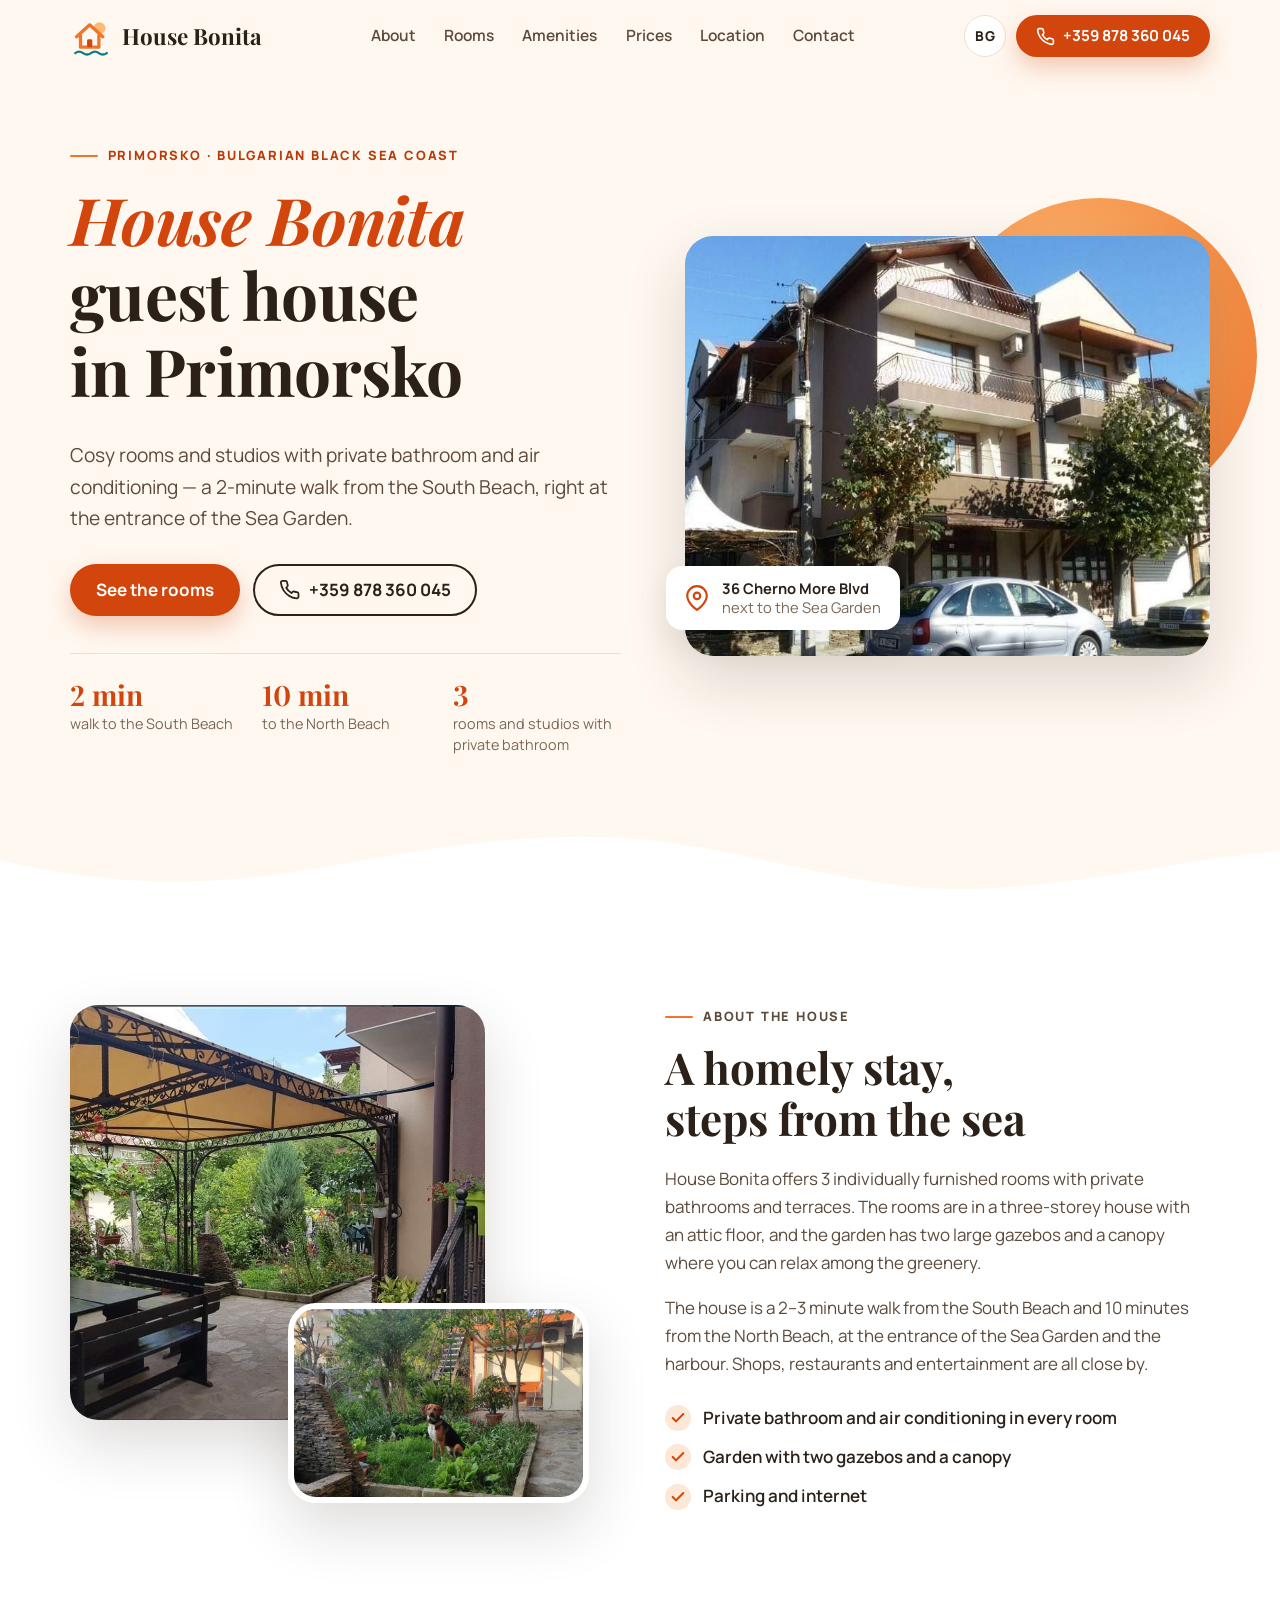
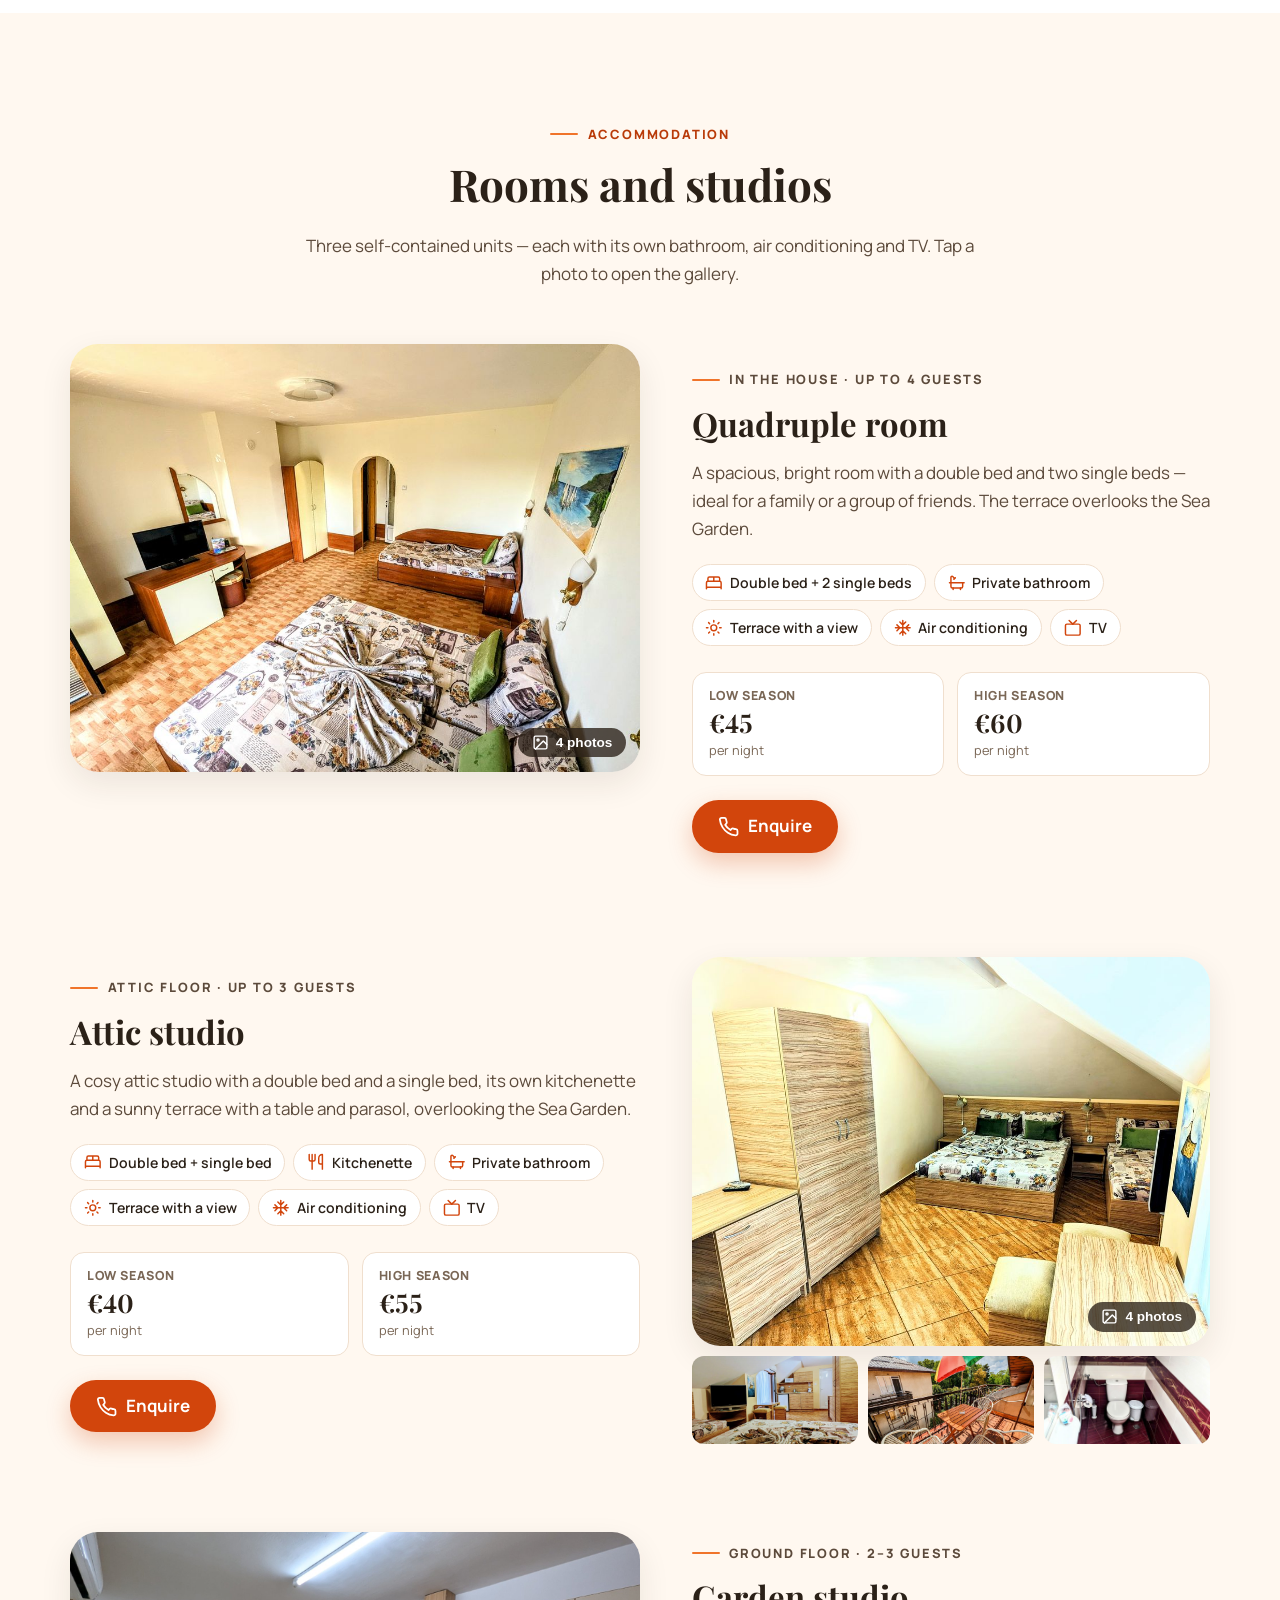
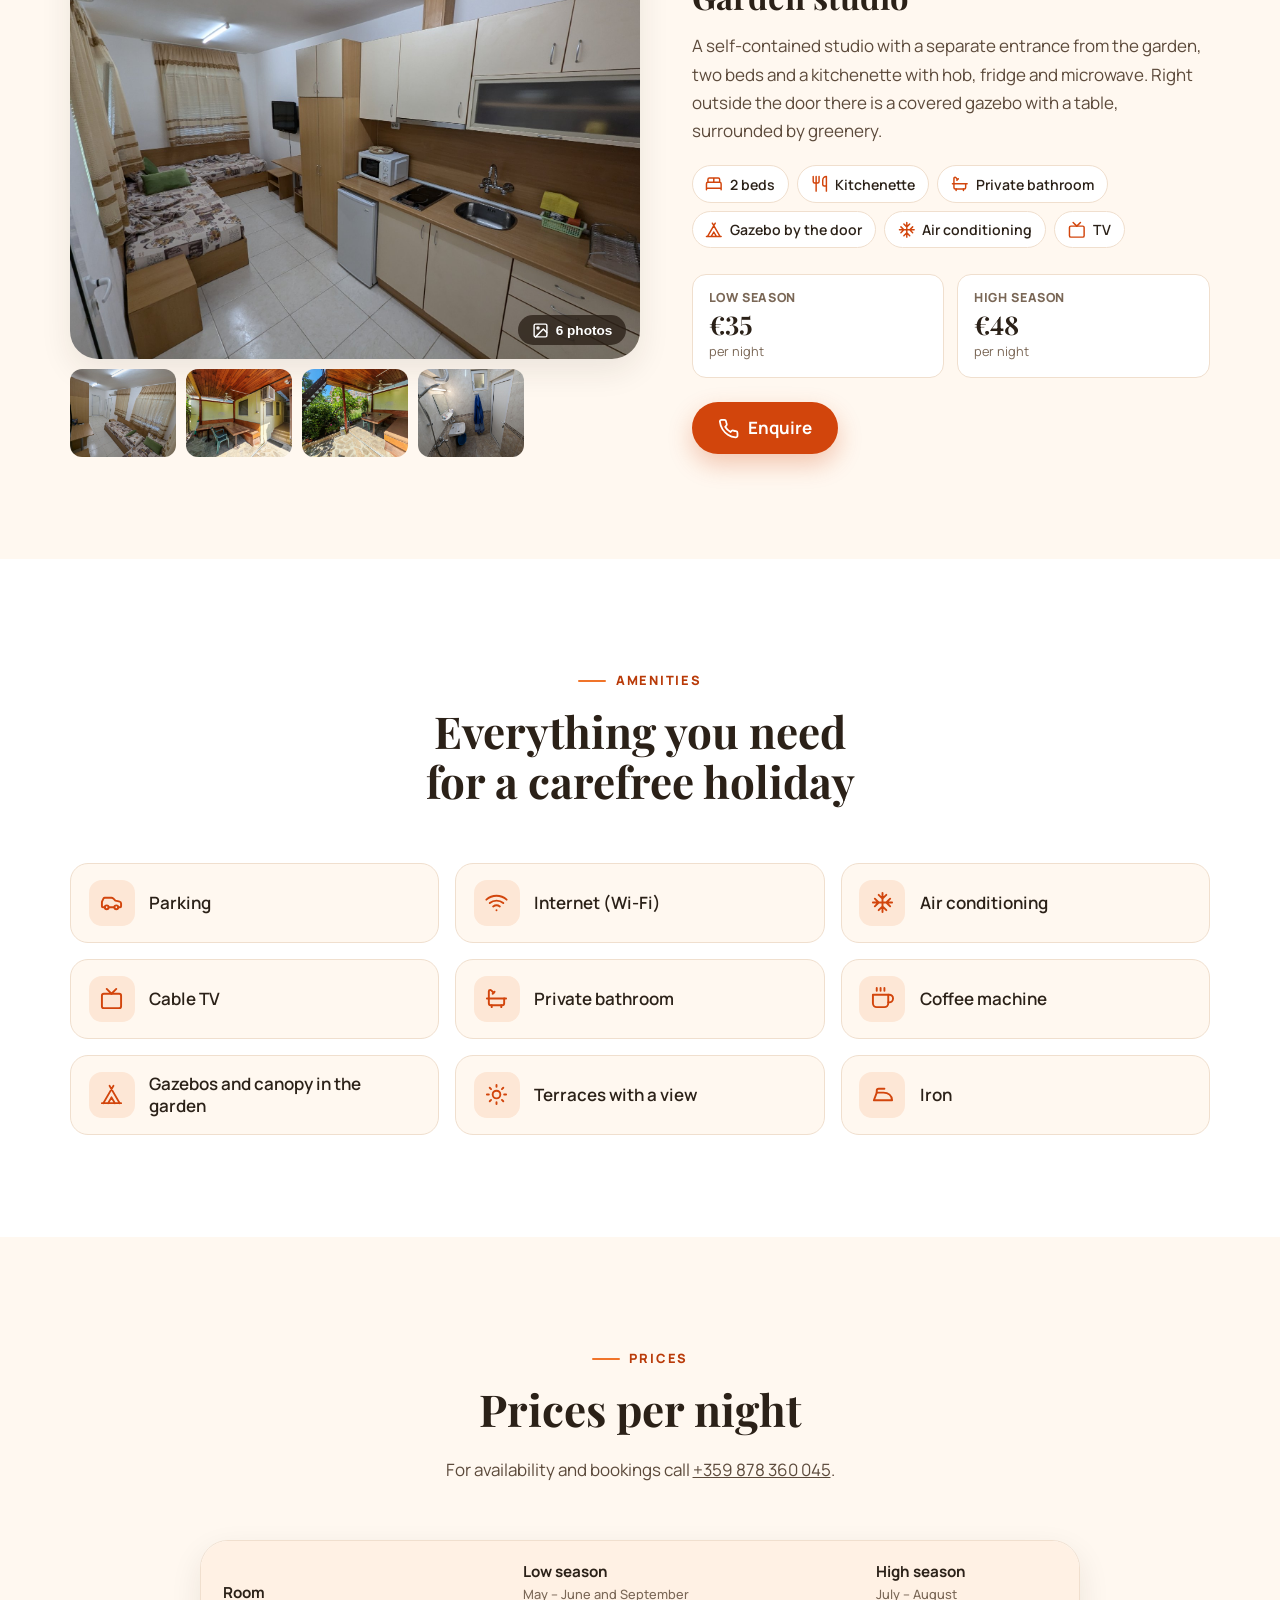
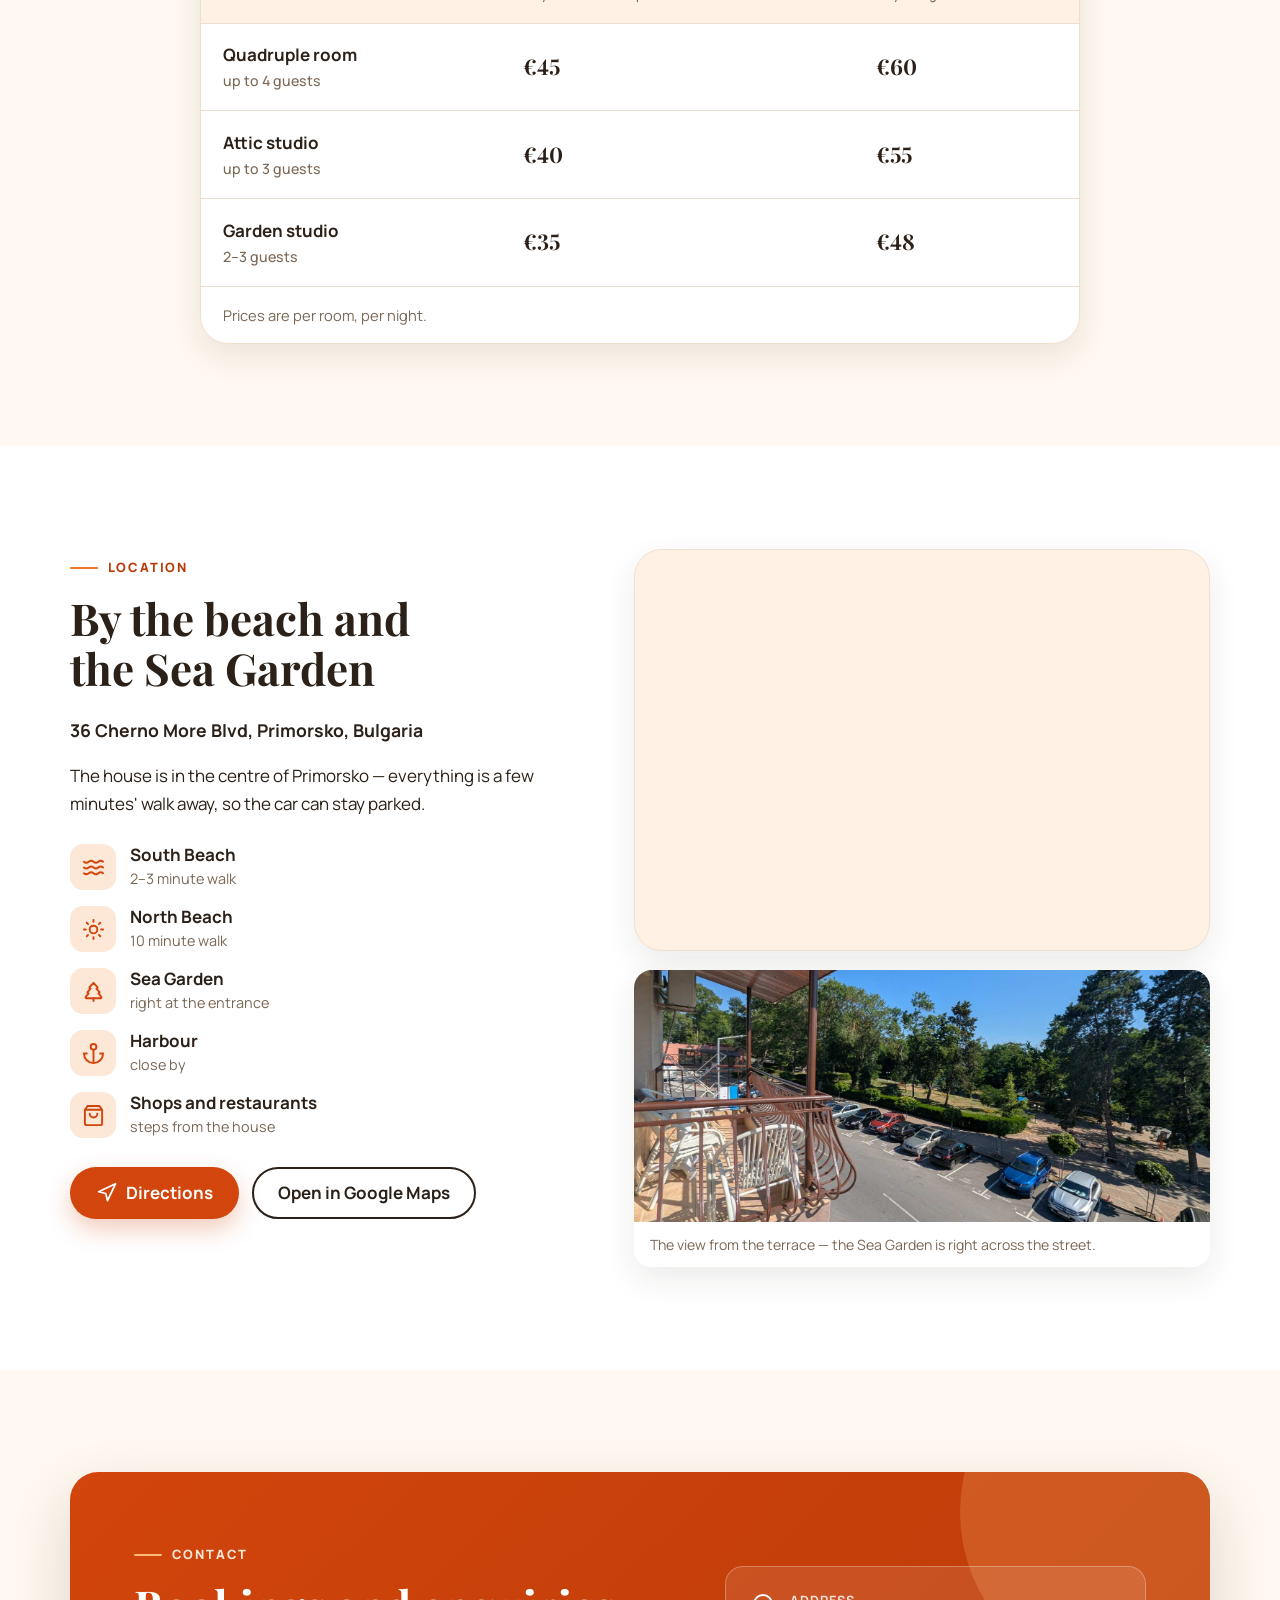
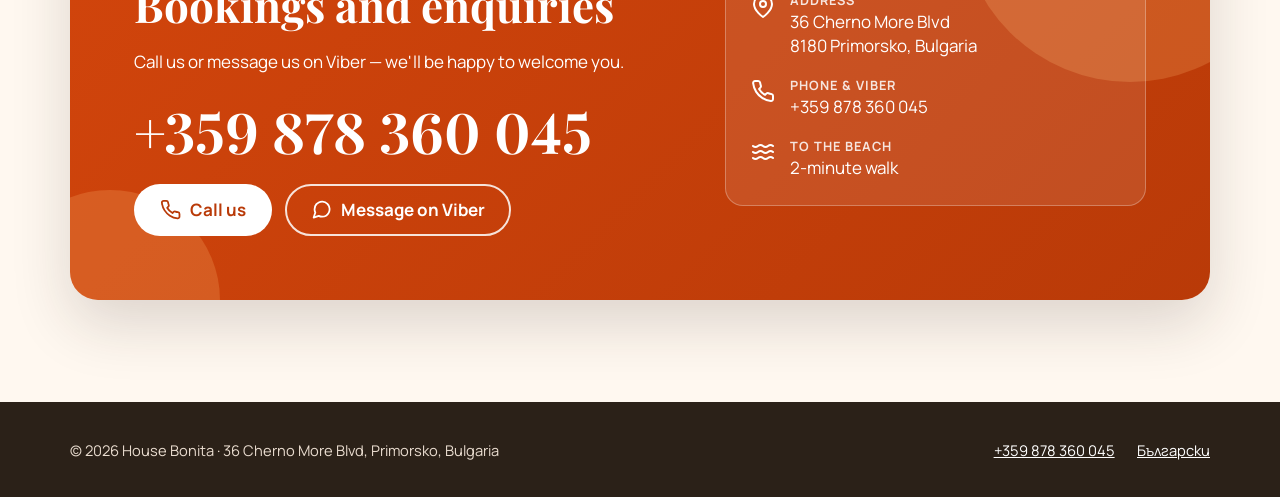
==== commit cab231d7: "Rename Дом Бонита to Бонита Co-Authored-By: Claude Fable 5.1 <noreply@anthropic.com>" ====
--- a/en/index.html
+++ b/en/index.html
@@ -44,7 +44,7 @@
     "@type": "LodgingBusiness",
     "@id": "https://house-bonita.com/#lodging",
     "name": "House Bonita",
-    "alternateName": ["Дом Бонита", "Guest House Bonita"],
+    "alternateName": ["Бонита", "Guest House Bonita"],
     "description": "Guest house in Primorsko, Bulgaria with 3 self-contained rooms and studios with private bathrooms, 2 minutes from the South Beach and at the entrance of the Sea Garden.",
     "url": "https://house-bonita.com/en/",
     "telephone": "+359878360045",
--- a/css/style.css
+++ b/css/style.css
@@ -1,4 +1,4 @@
-/* Дом Бонита — house-bonita.com */
+/* Бонита — house-bonita.com */
 
 :root {
   --orange: #f0742a;
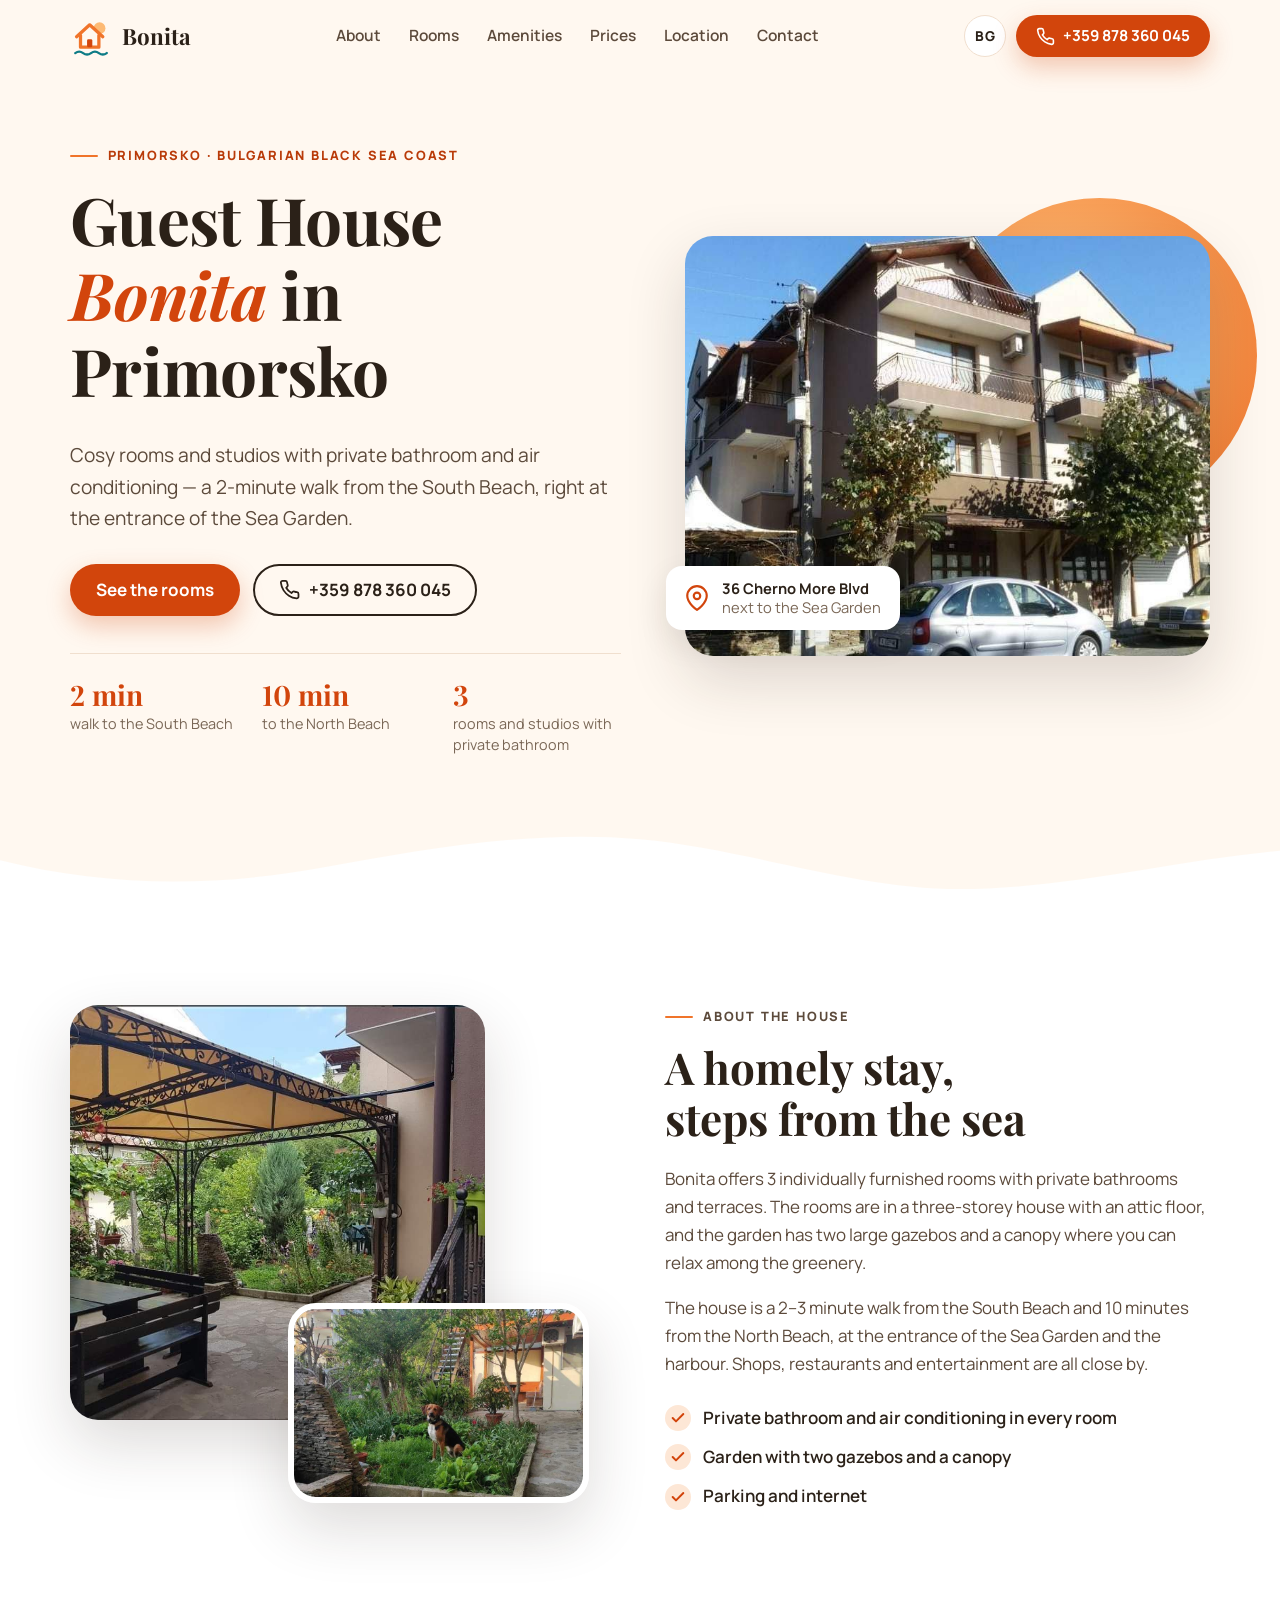
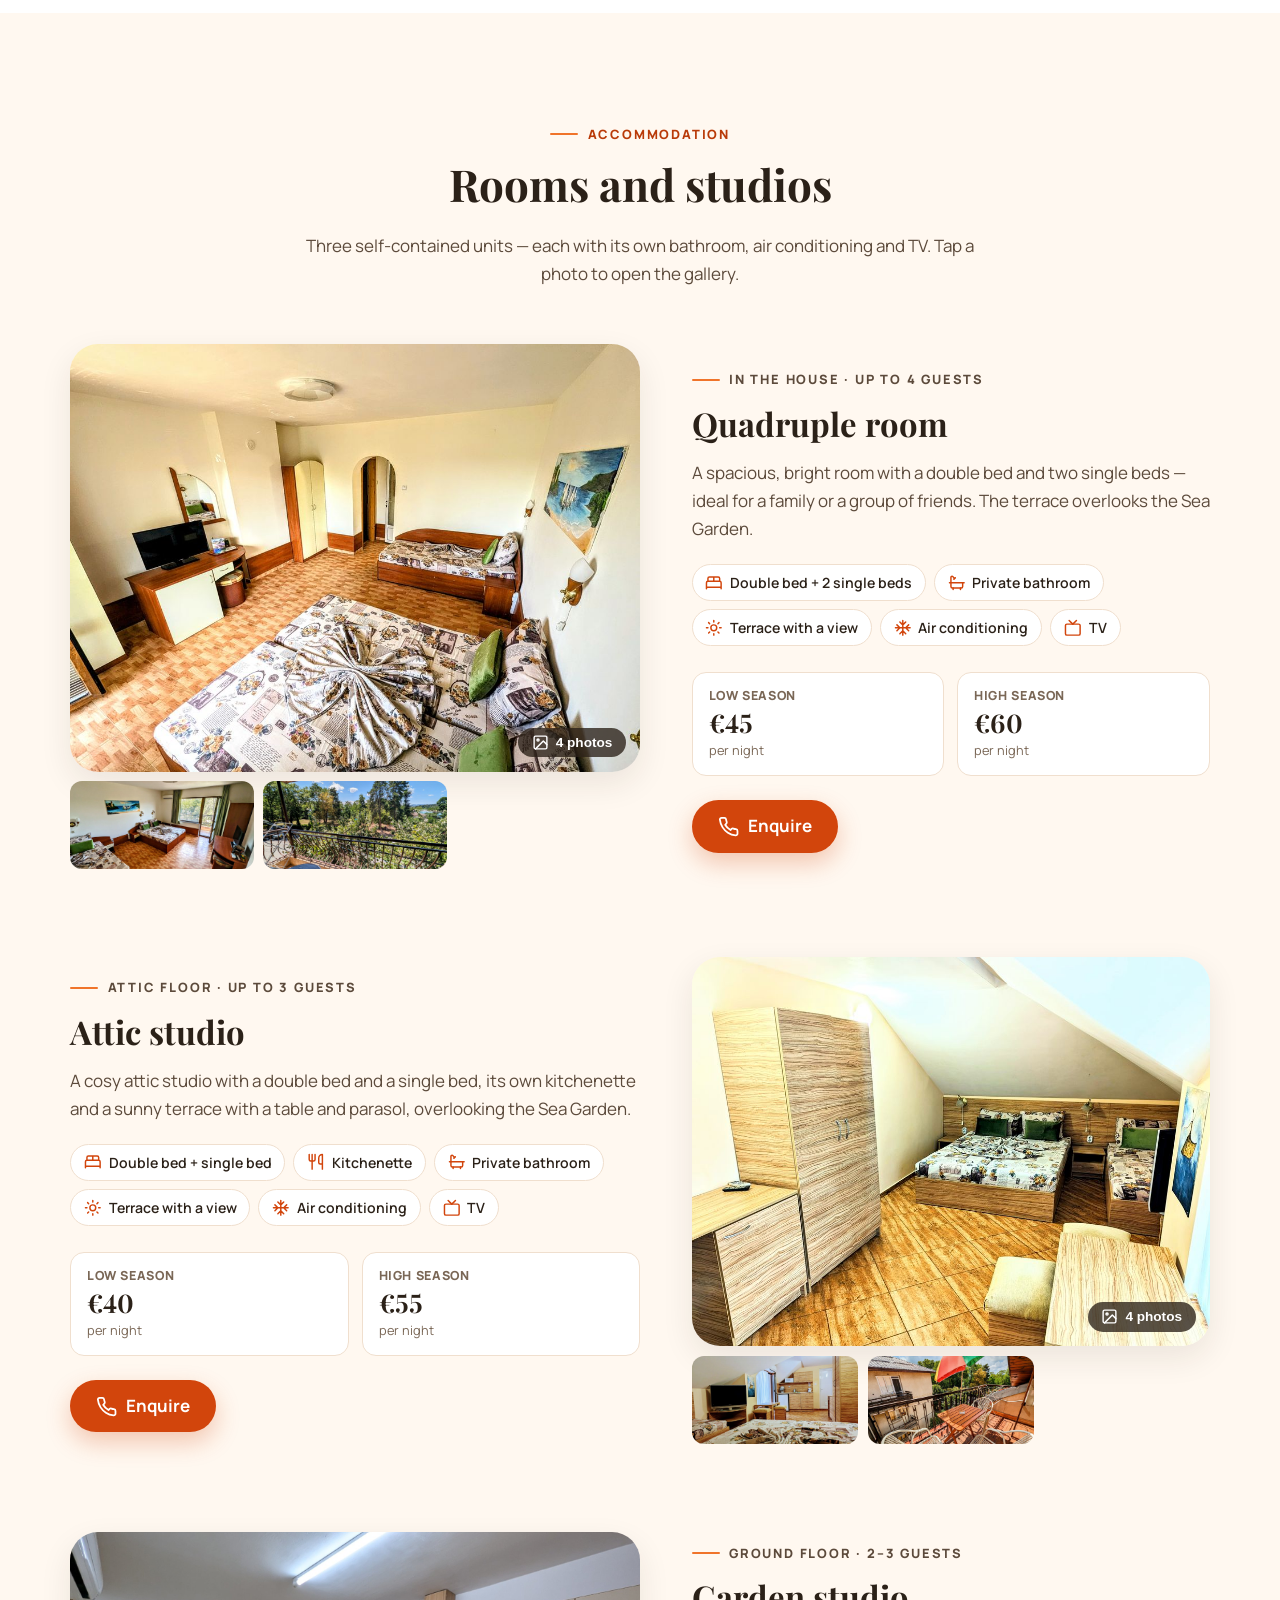
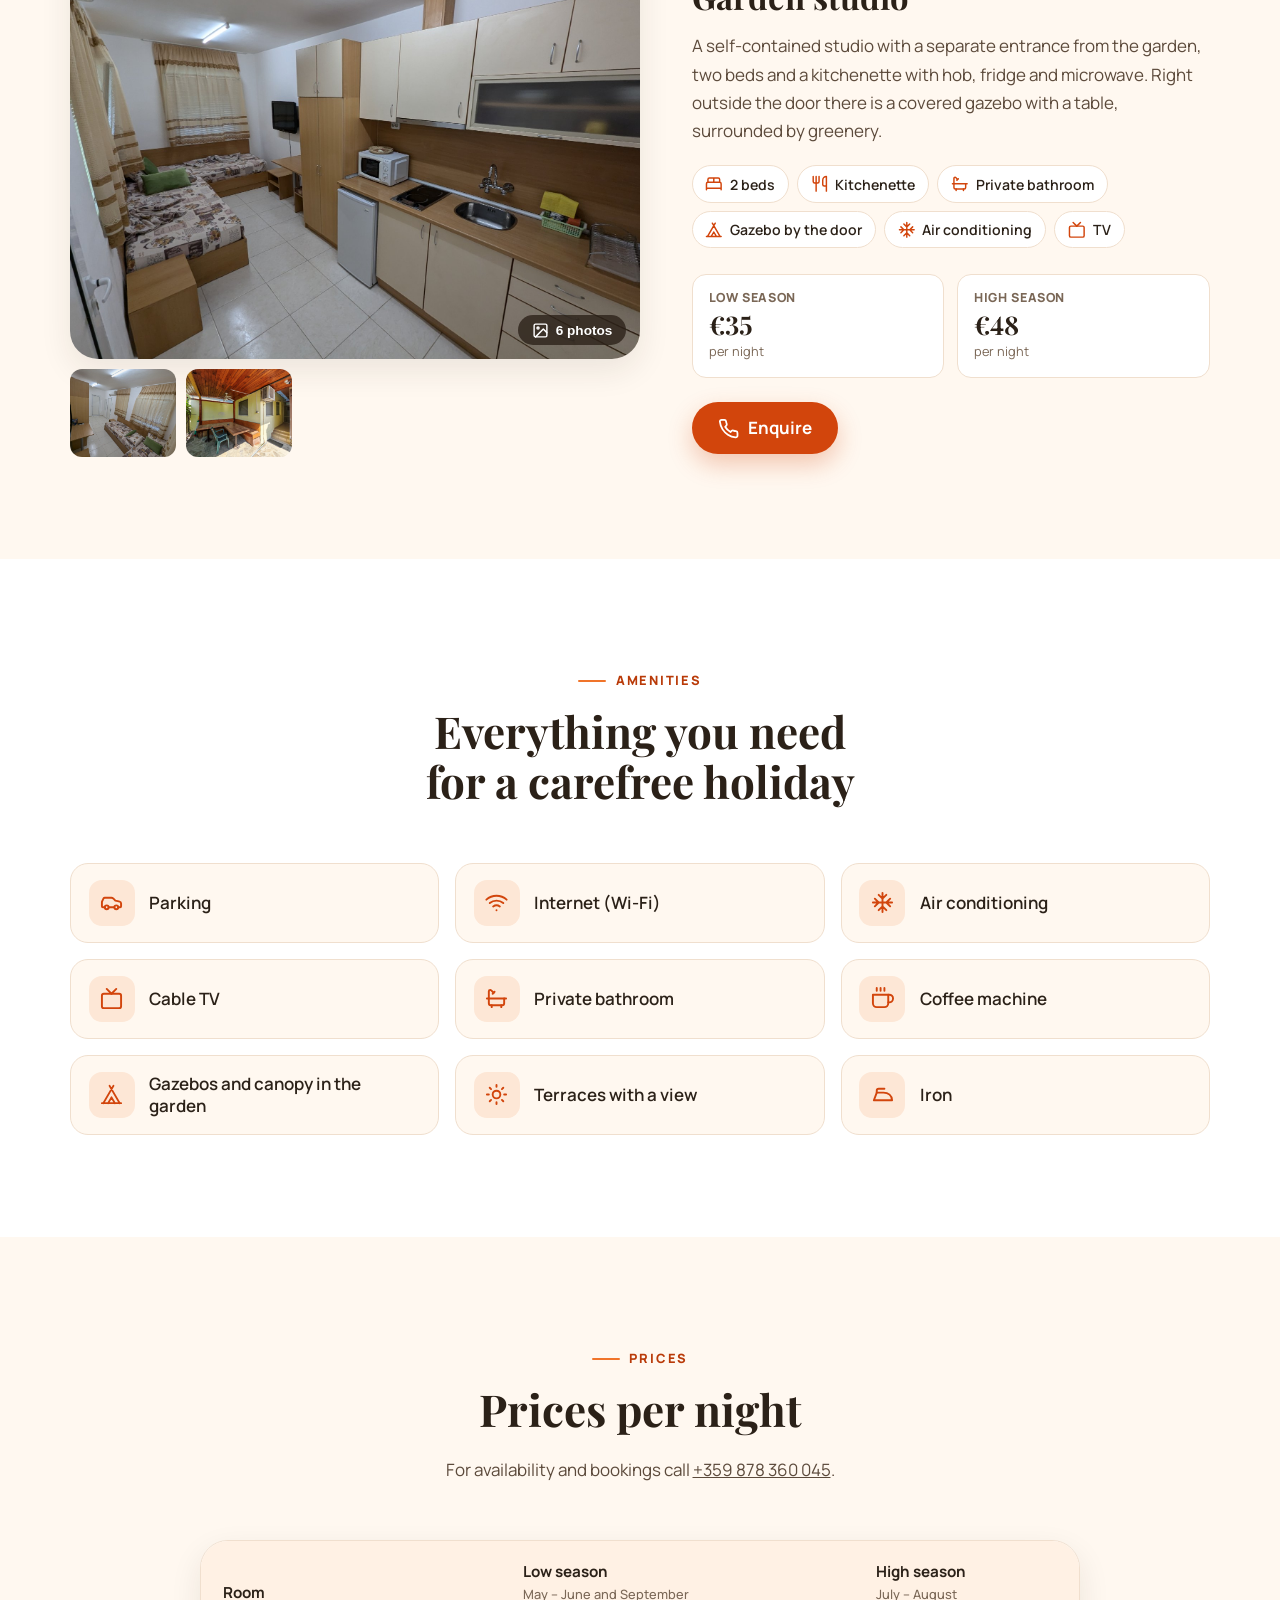
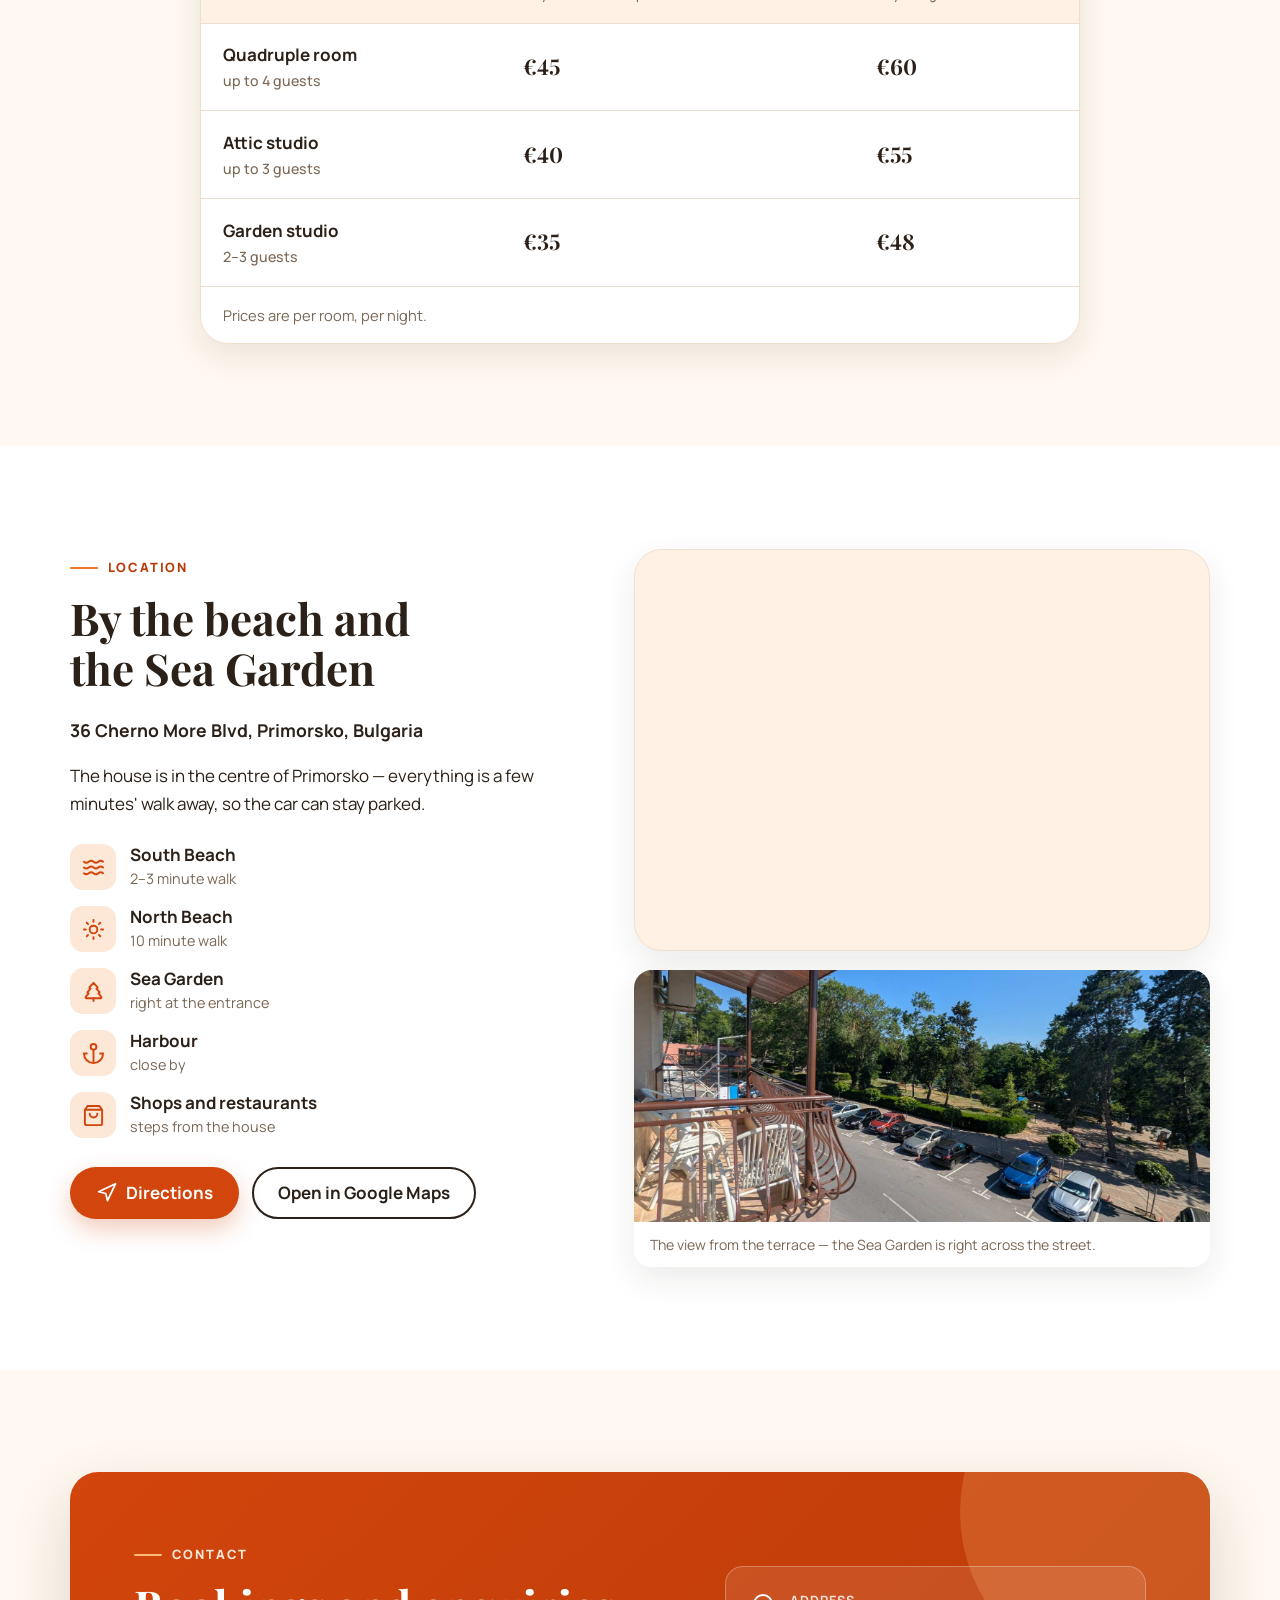
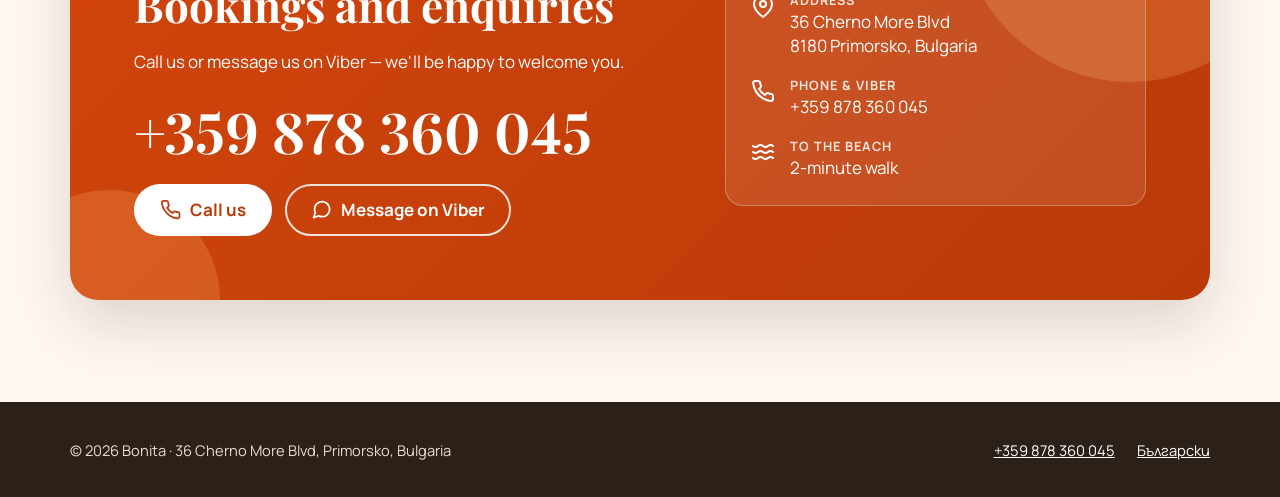
==== commit 7566a0ea: "Rename House Bonita to Bonita in English to match Bulgarian Co-Authored-By: Claude Fable 5.1 <norepl" ====
--- a/en/index.html
+++ b/en/index.html
@@ -4,8 +4,8 @@
   <meta charset="utf-8">
   <meta name="viewport" content="width=device-width, initial-scale=1">
 
-  <title>House Bonita – Guest House in Primorsko, 2 min from the Beach</title>
-  <meta name="description" content="House Bonita guest house in Primorsko, Bulgaria – rooms and studios with private bathroom, air conditioning and terrace, 2 minutes from the beach. Parking, Wi-Fi.">
+  <title>Bonita – Guest House in Primorsko, 2 min from the Beach</title>
+  <meta name="description" content="Guest House Bonita in Primorsko, Bulgaria – rooms and studios with private bathroom, air conditioning and terrace, 2 minutes from the beach. Parking, Wi-Fi.">
   <meta name="robots" content="index, follow, max-image-preview:large">
   <meta name="theme-color" content="#f0742a">
 
@@ -15,16 +15,16 @@
   <link rel="alternate" hreflang="x-default" href="https://house-bonita.com/">
 
   <meta property="og:type" content="website">
-  <meta property="og:site_name" content="House Bonita">
+  <meta property="og:site_name" content="Bonita">
   <meta property="og:locale" content="en_US">
   <meta property="og:locale:alternate" content="bg_BG">
   <meta property="og:url" content="https://house-bonita.com/en/">
-  <meta property="og:title" content="House Bonita – Guest House in Primorsko, Bulgaria">
+  <meta property="og:title" content="Bonita – Guest House in Primorsko, Bulgaria">
   <meta property="og:description" content="Rooms and studios with private bathroom, air conditioning and terrace – 2 minutes from the South Beach, next to the Sea Garden in Primorsko.">
   <meta property="og:image" content="https://house-bonita.com/images/outside1.jpg">
   <meta property="og:image:width" content="1080">
   <meta property="og:image:height" content="616">
-  <meta property="og:image:alt" content="House Bonita guest house in Primorsko">
+  <meta property="og:image:alt" content="Guest House Bonita in Primorsko">
   <meta name="twitter:card" content="summary_large_image">
 
   <meta name="geo.region" content="BG-02">
@@ -43,7 +43,7 @@
     "@context": "https://schema.org",
     "@type": "LodgingBusiness",
     "@id": "https://house-bonita.com/#lodging",
-    "name": "House Bonita",
+    "name": "Bonita",
     "alternateName": ["Бонита", "Guest House Bonita"],
     "description": "Guest house in Primorsko, Bulgaria with 3 self-contained rooms and studios with private bathrooms, 2 minutes from the South Beach and at the entrance of the Sea Garden.",
     "url": "https://house-bonita.com/en/",
@@ -122,7 +122,7 @@
     <div class="container header__inner">
       <a class="brand" href="#top">
         <img src="../images/logo.svg" width="42" height="42" alt="">
-        <span>House Bonita</span>
+        <span>Bonita</span>
       </a>
 
       <nav class="nav" id="nav" aria-label="Main navigation">
@@ -154,7 +154,7 @@
       <div class="container hero__inner">
         <div class="hero__text">
           <p class="eyebrow">Primorsko · Bulgarian Black Sea coast</p>
-          <h1><em>House Bonita</em> guest house in Primorsko</h1>
+          <h1>Guest House <em>Bonita</em> in Primorsko</h1>
           <p class="hero__lead">Cosy rooms and studios with private bathroom and air conditioning — a 2-minute walk from the South Beach, right at the entrance of the Sea Garden.</p>
 
           <div class="hero__actions">
@@ -174,7 +174,7 @@
 
         <div class="hero__media">
           <div class="hero__frame">
-            <img src="../images/outside1.jpg" width="1080" height="616" alt="House Bonita guest house in Primorsko – view from the street" fetchpriority="high">
+            <img src="../images/outside1.jpg" width="1080" height="616" alt="Guest House Bonita in Primorsko – view from the street" fetchpriority="high">
           </div>
           <div class="hero__badge">
             <svg class="icon" aria-hidden="true"><use href="#i-pin"/></svg>
@@ -193,17 +193,17 @@
       <div class="container about">
         <div class="about__media">
           <figure class="about__photo about__photo--main">
-            <img src="../images/outside3.jpg" width="1043" height="784" alt="Gazebo with a canopy in the garden of House Bonita" loading="lazy" decoding="async">
+            <img src="../images/outside3.jpg" width="1043" height="784" alt="Gazebo with a canopy in the garden of Bonita" loading="lazy" decoding="async">
           </figure>
           <figure class="about__photo about__photo--small">
-            <img src="../images/outside2.jpg" width="1080" height="620" alt="The garden of House Bonita" loading="lazy" decoding="async">
+            <img src="../images/outside2.jpg" width="1080" height="620" alt="The garden of Bonita" loading="lazy" decoding="async">
           </figure>
         </div>
 
         <div class="about__text">
           <p class="eyebrow">About the house</p>
           <h2>A homely stay, steps from the sea</h2>
-          <p>House Bonita offers 3 individually furnished rooms with private bathrooms and terraces. The rooms are in a three-storey house with an attic floor, and the garden has two large gazebos and a canopy where you can relax among the greenery.</p>
+          <p>Bonita offers 3 individually furnished rooms with private bathrooms and terraces. The rooms are in a three-storey house with an attic floor, and the garden has two large gazebos and a canopy where you can relax among the greenery.</p>
           <p>The house is a 2–3 minute walk from the South Beach and 10 minutes from the North Beach, at the entrance of the Sea Garden and the harbour. Shops, restaurants and entertainment are all close by.</p>
           <ul class="checks">
             <li><svg class="icon" aria-hidden="true"><use href="#i-check"/></svg>Private bathroom and air conditioning in every room</li>
@@ -228,7 +228,7 @@
           <article class="room" id="room-4-bed">
             <div class="room__media">
               <button class="room__photo" type="button" data-gallery="room-4-bed" aria-label="Open the Quadruple room gallery">
-                <img src="../images/rooms/room-4-bed/roombig-main.jpg" width="1000" height="753" alt="Quadruple room at House Bonita – double bed and single bed" loading="lazy" decoding="async">
+                <img src="../images/rooms/room-4-bed/roombig-main.jpg" width="1000" height="753" alt="Quadruple room at Bonita – double bed and single bed" loading="lazy" decoding="async">
                 <span class="room__count"><svg class="icon" aria-hidden="true"><use href="#i-image"/></svg>4 photos</span>
               </button>
               <div class="room__thumbs">
@@ -259,7 +259,7 @@
           <article class="room" id="studio-inhouse">
             <div class="room__media">
               <button class="room__photo" type="button" data-gallery="studio-inhouse" aria-label="Open the Attic studio gallery">
-                <img src="../images/rooms/studio-inhouse/studio-1.jpg" width="1000" height="753" alt="Attic studio at House Bonita – double bed and single bed" loading="lazy" decoding="async">
+                <img src="../images/rooms/studio-inhouse/studio-1.jpg" width="1000" height="753" alt="Attic studio at Bonita – double bed and single bed" loading="lazy" decoding="async">
                 <span class="room__count"><svg class="icon" aria-hidden="true"><use href="#i-image"/></svg>4 photos</span>
               </button>
               <div class="room__thumbs">
@@ -291,7 +291,7 @@
           <article class="room" id="studio-ground">
             <div class="room__media">
               <button class="room__photo" type="button" data-gallery="studio-ground" aria-label="Open the Garden studio gallery">
-                <img src="../images/rooms/studio-ground/studiodvor-main.jpg" width="1600" height="1205" alt="Garden studio at House Bonita – kitchenette and beds" loading="lazy" decoding="async">
+                <img src="../images/rooms/studio-ground/studiodvor-main.jpg" width="1600" height="1205" alt="Garden studio at Bonita – kitchenette and beds" loading="lazy" decoding="async">
                 <span class="room__count"><svg class="icon" aria-hidden="true"><use href="#i-image"/></svg>6 photos</span>
               </button>
               <div class="room__thumbs">
@@ -427,10 +427,10 @@
 
         <div class="location__media">
           <div class="map">
-            <iframe src="https://www.google.com/maps?q=bul.+Cherno+More+36,+8180+Primorsko,+Bulgaria&amp;hl=en&amp;z=17&amp;output=embed" title="Map – House Bonita, 36 Cherno More Blvd, Primorsko" loading="lazy" referrerpolicy="no-referrer-when-downgrade" allowfullscreen></iframe>
+            <iframe src="https://www.google.com/maps?q=bul.+Cherno+More+36,+8180+Primorsko,+Bulgaria&amp;hl=en&amp;z=17&amp;output=embed" title="Map – Bonita, 36 Cherno More Blvd, Primorsko" loading="lazy" referrerpolicy="no-referrer-when-downgrade" allowfullscreen></iframe>
           </div>
           <figure class="location__photo">
-            <img src="../images/parking1.jpg" width="1600" height="1205" alt="View from the terrace of House Bonita over the Sea Garden and the parking" loading="lazy" decoding="async">
+            <img src="../images/parking1.jpg" width="1600" height="1205" alt="View from the terrace of Bonita over the Sea Garden and the parking" loading="lazy" decoding="async">
             <figcaption>The view from the terrace — the Sea Garden is right across the street.</figcaption>
           </figure>
         </div>
@@ -480,7 +480,7 @@
 
   <footer class="footer">
     <div class="container footer__inner">
-      <p>© <span data-year>2026</span> House Bonita · 36 Cherno More Blvd, Primorsko, Bulgaria</p>
+      <p>© <span data-year>2026</span> Bonita · 36 Cherno More Blvd, Primorsko, Bulgaria</p>
       <div class="footer__links">
         <a href="tel:+359878360045">+359 878 360 045</a>
         <a href="../" hreflang="bg" lang="bg" data-lang-link>Български</a>
